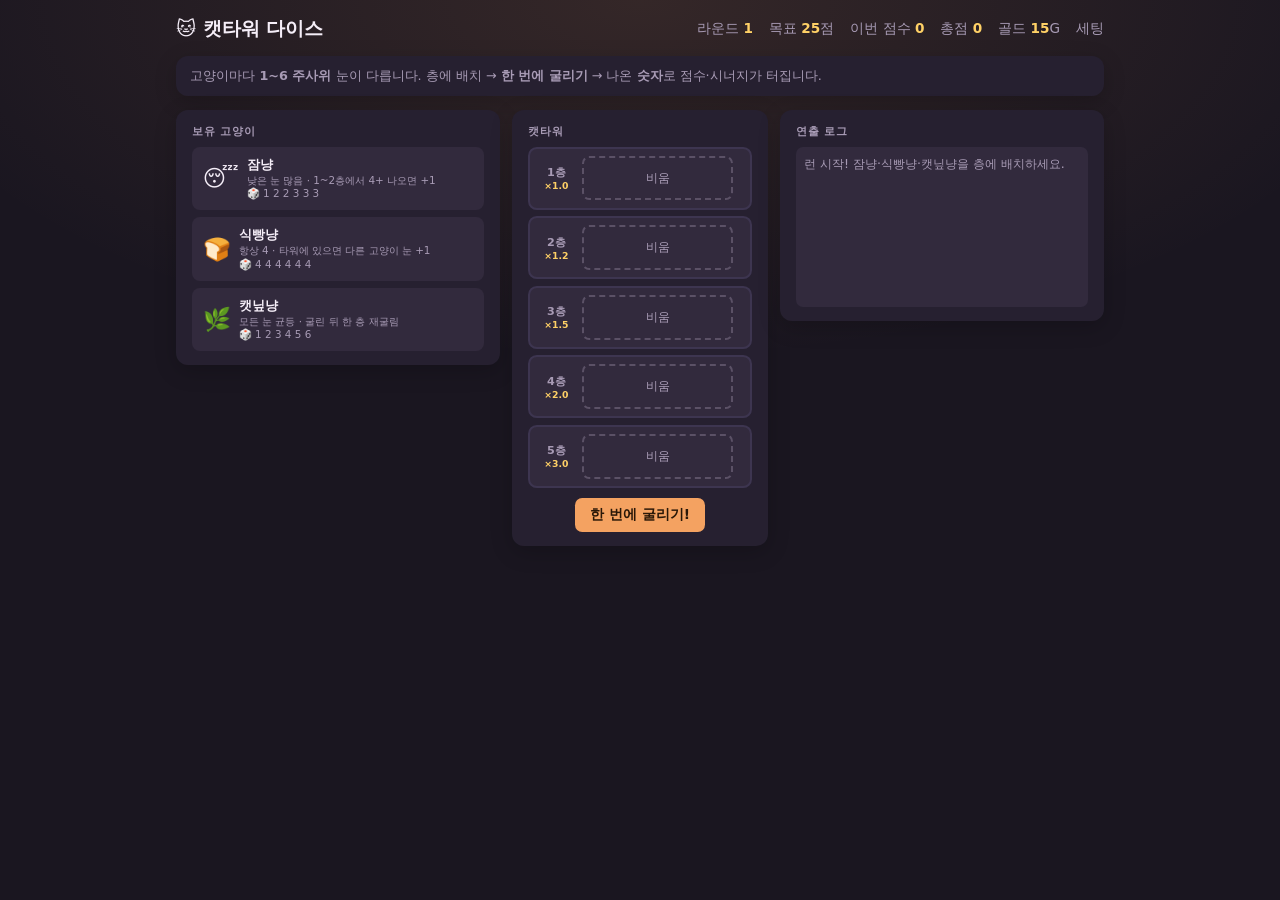
==== index.html @ 22feb6c3 "refactor: show dice rolls as 1-6 numbers instead of behavior labels - Remove preferred-floor bonus; " ====
<!DOCTYPE html>
<html lang="ko">
<head>
  <meta charset="UTF-8" />
  <meta name="viewport" content="width=device-width, initial-scale=1.0" />
  <title>캣타워 다이스</title>
  <style>
    :root {
      --bg: #1a1620; --surface: #262030; --surface2: #322a3d;
      --accent: #f4a261; --green: #6ecf8f; --pink: #ff8fab;
      --gold: #ffd166; --text: #f5eef8; --muted: #a89bb5;
      --die: #faf6ff; --tower: #3d3550;
    }
    * { box-sizing: border-box; margin: 0; padding: 0; }
    body {
      min-height: 100vh; padding: 1rem 1.2rem 2rem;
      font-family: "Segoe UI", system-ui, sans-serif;
      background: var(--bg);
      background-image: radial-gradient(ellipse 60% 40% at 50% 0%, rgba(244,162,97,0.12), transparent);
      color: var(--text);
    }
    .app { max-width: 58rem; margin: 0 auto; display: flex; flex-direction: column; gap: 0.9rem; }
    header { display: flex; flex-wrap: wrap; justify-content: space-between; gap: 0.5rem; align-items: center; }
    h1 { font-size: 1.2rem; }
    .status { display: flex; flex-wrap: wrap; gap: 0.4rem 1rem; font-size: 0.85rem; color: var(--muted); }
    .status strong { color: var(--gold); }
    .panel { background: var(--surface); border-radius: 0.75rem; padding: 0.9rem 1rem; box-shadow: 0 6px 22px rgba(0,0,0,0.2); }
    .panel h2 { font-size: 0.68rem; text-transform: uppercase; letter-spacing: 0.07em; color: var(--muted); margin-bottom: 0.5rem; }
    .hint { font-size: 0.8rem; color: var(--muted); line-height: 1.45; }

    .main-grid { display: grid; grid-template-columns: 1fr minmax(12rem, 16rem) 1fr; gap: 0.75rem; align-items: start; }
    @media (max-width: 720px) { .main-grid { grid-template-columns: 1fr; } }

    .roster { display: flex; flex-direction: column; gap: 0.45rem; min-height: 8rem; }
    .roster.empty-hint { justify-content: center; color: var(--muted); font-size: 0.78rem; text-align: center; }

    .cat-card {
      display: flex; align-items: center; gap: 0.5rem; padding: 0.45rem 0.55rem;
      background: var(--surface2); border-radius: 0.5rem; border: 2px solid transparent;
      cursor: pointer; transition: 0.12s;
    }
    .cat-card:hover { border-color: rgba(244,162,97,0.35); }
    .cat-card.picked { border-color: var(--accent); box-shadow: 0 0 10px rgba(244,162,97,0.25); }
    .cat-card .ico { font-size: 1.4rem; line-height: 1; }
    .cat-card .info { flex: 1; min-width: 0; }
    .cat-card .n { font-weight: 700; font-size: 0.82rem; }
    .cat-card .d { font-size: 0.65rem; color: var(--muted); line-height: 1.3; }

    .tower { display: flex; flex-direction: column-reverse; gap: 0.4rem; }
    .floor {
      display: grid; grid-template-columns: 2.2rem 1fr auto;
      align-items: center; gap: 0.5rem; padding: 0.45rem 0.55rem;
      background: var(--surface2); border-radius: 0.55rem;
      border: 2px solid var(--tower); min-height: 3.6rem;
      position: relative; transition: 0.12s;
    }
    .floor.drop-target { border-color: var(--accent); background: rgba(244,162,97,0.08); }
    .floor.active { border-color: var(--gold); box-shadow: 0 0 14px rgba(255,209,102,0.25); }
    .floor .flabel { font-size: 0.7rem; font-weight: 700; color: var(--muted); text-align: center; }
    .floor .flabel span { display: block; font-size: 0.58rem; color: var(--gold); }
    .floor .slot {
      display: flex; align-items: center; justify-content: center; min-height: 2.8rem;
      border: 2px dashed rgba(168,155,181,0.35); border-radius: 0.45rem;
      color: var(--muted); font-size: 0.72rem; cursor: pointer;
    }
    .floor .slot.has-cat { border-style: solid; border-color: transparent; }

    .die {
      --sz: 2.9rem; width: var(--sz); height: var(--sz);
      background: var(--die); border-radius: 0.5rem;
      box-shadow: 0 3px 0 #d8d0e8, 0 4px 10px rgba(0,0,0,0.18);
      display: grid; place-items: center; font-weight: 800;
      color: #3d3550; border: 2px solid transparent;
    }
    .die .pip { font-size: 1.55rem; line-height: 1; }
    .die .ico-sm { font-size: 1.1rem; line-height: 1; }
    .die.rolling { animation: shake 0.45s ease-in-out; transition: none; }
    @keyframes shake {
      0%, 100% { transform: rotate(0deg) translateY(0); }
      20% { transform: rotate(-12deg) translateY(-4px); }
      40% { transform: rotate(10deg) translateY(2px); }
      60% { transform: rotate(-8deg) translateY(-2px); }
      80% { transform: rotate(6deg) translateY(1px); }
    }
    .die.on { border-color: var(--gold); transform: scale(1.05); }
    .die.neg { color: #c44; }

    .mult-tag { font-size: 0.65rem; color: var(--gold); font-weight: 700; white-space: nowrap; }

    .log {
      min-height: 10rem; max-height: 14rem; overflow-y: auto;
      padding: 0.5rem; background: var(--surface2); border-radius: 0.45rem;
      font-size: 0.78rem; color: var(--muted); line-height: 1.5;
    }
    .log .g { color: var(--green); font-weight: 700; }
    .log .f { color: var(--gold); font-weight: 600; }
    .log .c { color: var(--pink); }
    .log .bad { color: #e76f51; }

    .pop-score {
      position: absolute; right: 0.4rem; top: 50%; transform: translateY(-50%);
      color: var(--green); font-weight: 800; font-size: 0.75rem;
      animation: pop 0.55s ease-out forwards; pointer-events: none;
    }
    @keyframes pop { to { opacity: 0; transform: translateY(-70%); } }

    .actions { display: flex; flex-wrap: wrap; gap: 0.4rem; justify-content: center; }
    button {
      font: inherit; font-weight: 600; font-size: 0.86rem;
      padding: 0.5rem 0.95rem; border: none; border-radius: 0.45rem; cursor: pointer;
    }
    button.go { background: var(--accent); color: #2a1808; }
    button.sub { background: var(--surface2); color: var(--text); }
    button:disabled { opacity: 0.4; cursor: not-allowed; }
    button.buy { background: var(--green); color: #0f1a12; font-size: 0.72rem; padding: 0.35rem 0.5rem; width: 100%; }

    .shop-grid { display: flex; flex-wrap: wrap; gap: 0.45rem; }
    .shop-box {
      background: var(--surface2); border-radius: 0.45rem; padding: 0.5rem 0.65rem;
      min-width: 6.5rem; max-width: 8.5rem; display: flex; flex-direction: column; gap: 0.2rem;
    }
    .shop-box .t { font-weight: 700; font-size: 0.8rem; }
    .shop-box .p { font-size: 0.68rem; color: var(--muted); line-height: 1.3; }
    .shop-box .pr { color: var(--gold); font-size: 0.75rem; font-weight: 600; }

    .hidden { display: none !important; }
    .banner { text-align: center; padding: 0.6rem; border-radius: 0.5rem; font-weight: 700; }
    .banner.win { background: rgba(110,207,143,0.15); color: var(--green); }
    .banner.lose { background: rgba(231,111,81,0.15); color: #e76f51; }
  </style>
</head>
<body>
  <div class="app">
    <header>
      <h1>🐱 캣타워 다이스</h1>
      <div class="status">
        <span>라운드 <strong id="round">1</strong></span>
        <span>목표 <strong id="target">25</strong>점</span>
        <span>이번 점수 <strong id="round-score">0</strong></span>
        <span>총점 <strong id="total-score">0</strong></span>
        <span>골드 <strong id="gold">15</strong>G</span>
        <span id="phase-label">세팅</span>
      </div>
    </header>

    <p class="hint panel" style="padding:0.65rem 0.9rem">
      고양이마다 <strong>1~6 주사위</strong> 눈이 다릅니다. 층에 배치 → <strong>한 번에 굴리기</strong> → 나온 <strong>숫자</strong>로 점수·시너지가 터집니다.
    </p>

    <div class="main-grid">
      <section class="panel">
        <h2>보유 고양이</h2>
        <div class="roster" id="roster"></div>
      </section>

      <section class="panel">
        <h2>캣타워</h2>
        <div class="tower" id="tower"></div>
        <div class="actions" style="margin-top:0.6rem">
          <button type="button" class="go" id="btn-roll">한 번에 굴리기!</button>
          <button type="button" class="sub hidden" id="btn-shop">상점</button>
          <button type="button" class="sub hidden" id="btn-next">다음 라운드</button>
        </div>
      </section>

      <section class="panel">
        <h2>연출 로그</h2>
        <div class="log" id="log">고양이를 층에 배치하세요.</div>
      </section>
    </div>

    <section class="panel hidden" id="shop-panel">
      <h2>상점</h2>
      <div class="shop-grid" id="shop"></div>
      <div class="actions" style="margin-top:0.5rem">
        <button type="button" class="sub" id="btn-reroll">진열 새로고침 (3G)</button>
      </div>
    </section>

    <div class="banner hidden" id="banner"></div>
  </div>

  <script>
    const FLOOR_MULT = [0, 1, 1.2, 1.5, 2, 3];
    const ROUND_TARGETS = [25, 45, 70, 100, 140, 200];
    const ROLL_MS = 450;
    const STEP_MS = 520;

  /** 고양이마다 나올 1~6 눈 가중치 (주사위 = 숫자) */
    const CATS = {
      sleep: {
        id: "sleep", name: "잠냥", ico: "😴",
        faces: [1, 2, 2, 3, 3, 3],
        desc: "낮은 눈 많음 · 1~2층에서 4+ 나오면 +1",
      },
      jump: {
        id: "jump", name: "점프냥", ico: "🐇",
        faces: [2, 2, 5, 5, 5, 5],
        desc: "5 많음 · 5 나오면 바로 윗층 점수 일부 복사",
      },
      nip: {
        id: "nip", name: "캣닢냥", ico: "🌿",
        faces: [1, 2, 3, 4, 5, 6],
        desc: "모든 눈 균등 · 굴린 뒤 한 층 재굴림",
      },
      loaf: {
        id: "loaf", name: "식빵냥", ico: "🍞",
        faces: [4, 4, 4, 4, 4, 4],
        desc: "항상 4 · 타워에 있으면 다른 고양이 눈 +1",
      },
      greedy: {
        id: "greedy", name: "욕심냥", ico: "💎",
        faces: [1, 1, 2, 2, 6, 6],
        desc: "1·2 꽝 / 6 대박 · 5층에서 극단값 2배",
      },
    };

    const SHOP_CATS = ["jump", "greedy"];
    const SHOP_REROLL = 3;

    let uid = 1;
    const S = {
      phase: "setup",
      round: 1,
      totalScore: 0,
      roundScore: 0,
      gold: 15,
      cats: [],
      tower: [null, null, null, null, null],
      floorBonus: [0, 0, 0, 0, 0],
      pickUid: null,
      busy: false,
      shopOffers: [],
      lastResults: [],
    };

    const $ = (id) => document.getElementById(id);
    const sleep = (ms) => new Promise((r) => setTimeout(r, ms));
    const catType = (id) => CATS[id];
    const getCat = (u) => S.cats.find((c) => c.uid === u);
    const targetForRound = () => ROUND_TARGETS[Math.min(S.round - 1, ROUND_TARGETS.length - 1)];

    function addCat(typeId) {
      S.cats.push({ uid: uid++, typeId });
    }

    function rollN(typeId) {
      const f = catType(typeId).faces;
      return f[Math.floor(Math.random() * f.length)];
    }

    function paintDieNum(el, n, extraCls = "") {
      el.className = "die" + (extraCls ? " " + extraCls : "");
      el.innerHTML = `<span class="pip">${n}</span>`;
    }

    function floorMult(floor) {
      return FLOOR_MULT[floor] + (S.floorBonus[floor - 1] || 0);
    }

    function initGame() {
      S.cats = [];
      S.tower = [null, null, null, null, null];
      S.floorBonus = [0, 0, 0, 0, 0];
      S.round = 1;
      S.totalScore = 0;
      S.roundScore = 0;
      S.gold = 15;
      S.phase = "setup";
      addCat("sleep");
      addCat("loaf");
      addCat("nip");
      renderAll();
      logMsg("런 시작! 잠냥·식빵냥·캣닢냥을 층에 배치하세요.");
    }

    function logMsg(html) {
      $("log").innerHTML = html;
    }

    function appendLog(html) {
      $("log").innerHTML += `<br>${html}`;
      $("log").scrollTop = $("log").scrollHeight;
    }

    function renderStatus() {
      $("round").textContent = S.round;
      $("target").textContent = targetForRound();
      $("round-score").textContent = S.roundScore;
      $("total-score").textContent = S.totalScore;
      $("gold").textContent = S.gold;
      const labels = { setup: "세팅", rolling: "굴림", shop: "상점", over: "종료" };
      $("phase-label").textContent = labels[S.phase] || S.phase;
    }

    function renderRoster() {
      const el = $("roster");
      const bench = S.cats.filter((c) => !S.tower.includes(c.uid));
      if (!bench.length) {
        el.className = "roster empty-hint";
        el.textContent = "모두 타워에 배치됨";
        return;
      }
      el.className = "roster";
      el.innerHTML = "";
      for (const c of bench) {
        const t = catType(c.typeId);
        const card = document.createElement("div");
        card.className = "cat-card" + (S.pickUid === c.uid ? " picked" : "");
        const faces = t.faces.join(" ");
        card.innerHTML = `<span class="ico">${t.ico}</span><div class="info"><div class="n">${t.name}</div><div class="d">${t.desc}</div><div class="d">🎲 ${faces}</div></div>`;
        card.onclick = () => {
          if (S.phase !== "setup" || S.busy) return;
          S.pickUid = S.pickUid === c.uid ? null : c.uid;
          renderRoster();
          renderTower();
        };
        el.appendChild(card);
      }
    }

    function renderTower(highlightFloor = -1) {
      $("tower").innerHTML = "";
      for (let f = 5; f >= 1; f--) {
        const row = document.createElement("div");
        row.className = "floor";
        row.dataset.floor = f;
        if (highlightFloor === f) row.classList.add("active");
        if (S.pickUid && S.phase === "setup") row.classList.add("drop-target");

        const uidOn = S.tower[f - 1];
        const mult = floorMult(f).toFixed(1);

        const label = document.createElement("div");
        label.className = "flabel";
        label.innerHTML = `${f}층<span>×${mult}</span>`;

        const slot = document.createElement("div");
        slot.className = "slot" + (uidOn ? " has-cat" : "");

        if (uidOn) {
          const c = getCat(uidOn);
          const t = catType(c.typeId);
          const die = document.createElement("div");
          die.className = "die";
          die.dataset.uid = uidOn;
          const res = S.lastResults.find((r) => r.floor === f);
          if (res) {
            paintDieNum(die, res.n, "on" + (res.total < 0 ? " neg" : ""));
          } else {
            die.className = "die";
            die.innerHTML = `<span class="ico-sm">${t.ico}</span>`;
          }
          slot.appendChild(die);
        } else {
          slot.textContent = S.pickUid ? "배치" : "비움";
        }

        slot.onclick = () => onFloorClick(f);

        const tag = document.createElement("div");
        tag.className = "mult-tag";
        tag.id = `mult-${f}`;
        const res = S.lastResults.find((r) => r.floor === f);
        if (res) tag.textContent = (res.total >= 0 ? "+" : "") + res.total;

        row.append(label, slot, tag);
        $("tower").appendChild(row);
      }
    }

    function onFloorClick(floor) {
      if (S.busy) return;
      const idx = floor - 1;
      if (S.phase === "setup") {
        if (S.pickUid) {
          if (S.tower[idx]) {
            const old = S.tower[idx];
            S.tower[idx] = S.pickUid;
            S.pickUid = old;
          } else {
            S.tower[idx] = S.pickUid;
            S.pickUid = null;
          }
        } else if (S.tower[idx]) {
          S.pickUid = S.tower[idx];
          S.tower[idx] = null;
        }
        renderRoster();
        renderTower();
        return;
      }
    }

    function placedCount() {
      return S.tower.filter(Boolean).length;
    }

    function scoreRoll(n, floor, typeId, ctx) {
      let base = n;
      const notes = [];
      const mult = floorMult(floor);

      if (ctx.loafOnTower && typeId !== "loaf") {
        base += 1;
        notes.push("식빵냥 +1");
      }

      if (typeId === "sleep" && floor <= 2 && n >= 4) {
        base += 1;
        notes.push("아래층 고눈 +1");
      }

      if (typeId === "greedy") {
        if (n === 6) {
          base = 10;
          notes.push("대박");
        } else if (n <= 2) {
          base = -3;
          notes.push("꽝");
        }
        if (floor === 5 && (n === 6 || n <= 2)) {
          base *= 2;
          notes.push("5층 ×2");
        }
      }

      const total = Math.round(base * mult);
      return { base, mult, total, notes, n };
    }

    function buildResults(rolls) {
      const ctx = { loafOnTower: S.tower.some((u) => u && getCat(u).typeId === "loaf") };
      const results = [];

      for (const { floor, uid, n } of rolls) {
        const c = getCat(uid);
        let r = scoreRoll(n, floor, c.typeId, ctx);

        if (c.typeId === "jump" && n >= 5 && floor < 5) {
          const above = results.find((x) => x.floor === floor + 1);
          if (above) {
            const bonus = Math.round(above.total * 0.5);
            r.total += bonus;
            r.notes.push(`점프(5+) +${bonus}`);
          }
        }

        results.push({ floor, uid, typeId: c.typeId, name: catType(c.typeId).name, n, ...r });
      }

      for (let f = 1; f < 5; f++) {
        const low = results.find((r) => r.floor === f);
        const high = results.find((r) => r.floor === f + 1);
        if (!low || !high) continue;

        if (low.n === high.n) {
          const bonus = Math.round((low.total + high.total) * 0.2);
          low.total += bonus;
          high.total += bonus;
          low.notes.push(`더블 ${low.n} +${bonus}`);
          high.notes.push(`더블 ${high.n} +${bonus}`);
        }

        const sum = low.n + high.n;
        if (sum >= 10) {
          const bonus = 8;
          low.total += bonus;
          high.total += bonus;
          low.notes.push(`합${sum} +${bonus}`);
          high.notes.push(`합${sum} +${bonus}`);
        }

        if (Math.abs(low.n - high.n) === 1) {
          const bonus = 5;
          low.total += bonus;
          high.total += bonus;
          low.notes.push(`연번 +${bonus}`);
          high.notes.push(`연번 +${bonus}`);
        }
      }

      return results;
    }

    async function doRoll() {
      if (S.busy || S.phase !== "setup") return;
      if (!placedCount()) {
        logMsg("최소 1마리는 층에 배치하세요.");
        return;
      }

      S.busy = true;
      S.lastResults = [];
      S.roundScore = 0;
      $("btn-roll").disabled = true;
      S.phase = "rolling";
      renderStatus();
      logMsg("굴리는 중…");

      const floors = [];
      for (let f = 1; f <= 5; f++) {
        const u = S.tower[f - 1];
        if (u) floors.push({ floor: f, uid: u });
      }

      const diceEls = $("tower").querySelectorAll(".die");
      diceEls.forEach((d) => {
        d.classList.remove("rolling");
        void d.offsetWidth;
        d.classList.add("rolling");
        d.className = "die rolling";
        d.innerHTML = `<span class="pip">?</span>`;
      });
      await sleep(ROLL_MS);
      diceEls.forEach((d) => d.classList.remove("rolling"));

      const rolls = floors.map(({ floor, uid }) => ({
        floor,
        uid,
        n: rollN(getCat(uid).typeId),
      }));

      let results = buildResults(rolls);

      if (S.tower.some((u) => u && getCat(u).typeId === "nip")) {
        if (rolls.length > 1) {
          const pick = rolls[Math.floor(Math.random() * rolls.length)];
          pick.n = rollN(getCat(pick.uid).typeId);
          appendLog(`<span class="c">캣닢냥</span> · ${pick.floor}층 재굴림 → <span class="f">🎲 ${pick.n}</span>`);
          results = buildResults(rolls);
        }
      }

      S.lastResults = results;
      renderTower();

      let sum = 0;
      for (let i = 0; i < results.length; i++) {
        const r = results[i];
        renderTower(r.floor);

        const noteStr = r.notes.length ? ` <span style="color:var(--muted)">(${r.notes.join(", ")})</span>` : "";
        appendLog(
          `<span class="f">${r.floor}층 ${r.name}</span> 🎲 <strong>${r.n}</strong> → <span class="g">${r.total >= 0 ? "+" : ""}${r.total}점</span>${noteStr}`
        );
        sum += r.total;
        await sleep(STEP_MS);
      }

      S.roundScore = sum;
      S.totalScore += sum;
      S.gold += Math.max(0, Math.floor(sum / 4));

      const tgt = targetForRound();
      appendLog(`<br>이번 라운드 <span class="g">${sum}</span>점 (목표 ${tgt}) · 골드 +${Math.max(0, Math.floor(sum / 4))}`);

      renderStatus();
      renderTower();

      if (sum < tgt) {
        S.phase = "over";
        $("banner").className = "banner lose";
        $("banner").textContent = `런 종료 — 목표 ${tgt}점 미달 (${sum}점)`;
        $("banner").classList.remove("hidden");
        $("btn-roll").disabled = true;
        S.busy = false;
        return;
      }

      S.phase = "shop";
      $("btn-shop").classList.remove("hidden");
      $("btn-next").classList.remove("hidden");
      pickShop();
      logMsg(`목표 달성! 상점으로 이동하세요. (${sum}/${tgt})`);
      S.busy = false;
    }

    function pickShop() {
      S.shopOffers = [];
      const avail = SHOP_CATS.filter((id) => !S.cats.some((c) => c.typeId === id));
      if (avail.length) {
        const id = avail[Math.floor(Math.random() * avail.length)];
        S.shopOffers.push({ kind: "cat", id, cost: id === "greedy" ? 15 : 12 });
      }
      const f = 1 + Math.floor(Math.random() * 5);
      S.shopOffers.push({ kind: "floor", floor: f, cost: 8 });
      renderShop();
    }

    function renderShop() {
      $("shop-panel").classList.remove("hidden");
      $("shop").innerHTML = "";
      for (const o of S.shopOffers) {
        const box = document.createElement("div");
        box.className = "shop-box";
        if (o.kind === "cat") {
          const t = catType(o.id);
          box.innerHTML = `<div class="t">${t.ico} ${t.name}</div><div class="p">${t.desc}</div><div class="pr">${o.cost}G</div>`;
          const btn = document.createElement("button");
          btn.type = "button";
          btn.className = "buy";
          btn.textContent = "구매";
          btn.disabled = S.gold < o.cost;
          btn.onclick = () => buyOffer(o);
          box.appendChild(btn);
        } else {
          box.innerHTML = `<div class="t">${o.floor}층 강화</div><div class="p">배수 +0.2</div><div class="pr">${o.cost}G</div>`;
          const btn = document.createElement("button");
          btn.type = "button";
          btn.className = "buy";
          btn.textContent = "구매";
          btn.disabled = S.gold < o.cost;
          btn.onclick = () => buyOffer(o);
          box.appendChild(btn);
        }
        $("shop").appendChild(box);
      }
    }

    function buyOffer(o) {
      if (S.gold < o.cost) return;
      S.gold -= o.cost;
      if (o.kind === "cat") addCat(o.id);
      else S.floorBonus[o.floor - 1] += 0.2;
      S.shopOffers = S.shopOffers.filter((x) => x !== o);
      renderShop();
      renderRoster();
      renderStatus();
    }

    function nextRound() {
      S.round++;
      S.roundScore = 0;
      S.lastResults = [];
      S.phase = "setup";
      S.pickUid = null;
      $("shop-panel").classList.add("hidden");
      $("btn-shop").classList.add("hidden");
      $("btn-next").classList.add("hidden");
      $("btn-roll").disabled = false;
      if (S.round > ROUND_TARGETS.length) {
        S.phase = "over";
        $("banner").className = "banner win";
        $("banner").textContent = `런 클리어! 총점 ${S.totalScore}`;
        $("banner").classList.remove("hidden");
        return;
      }
      renderAll();
      logMsg(`라운드 ${S.round} — 목표 ${targetForRound()}점. 다시 세팅하세요.`);
    }

    function renderAll() {
      renderStatus();
      renderRoster();
      renderTower();
    }

    $("btn-roll").onclick = doRoll;
    $("btn-shop").onclick = () => {
      $("shop-panel").classList.remove("hidden");
      if (!S.shopOffers.length) pickShop();
    };
    $("btn-next").onclick = nextRound;
    $("btn-reroll").onclick = () => {
      if (S.gold < SHOP_REROLL) return;
      S.gold -= SHOP_REROLL;
      pickShop();
      renderStatus();
    };

    initGame();
  </script>
</body>
</html>
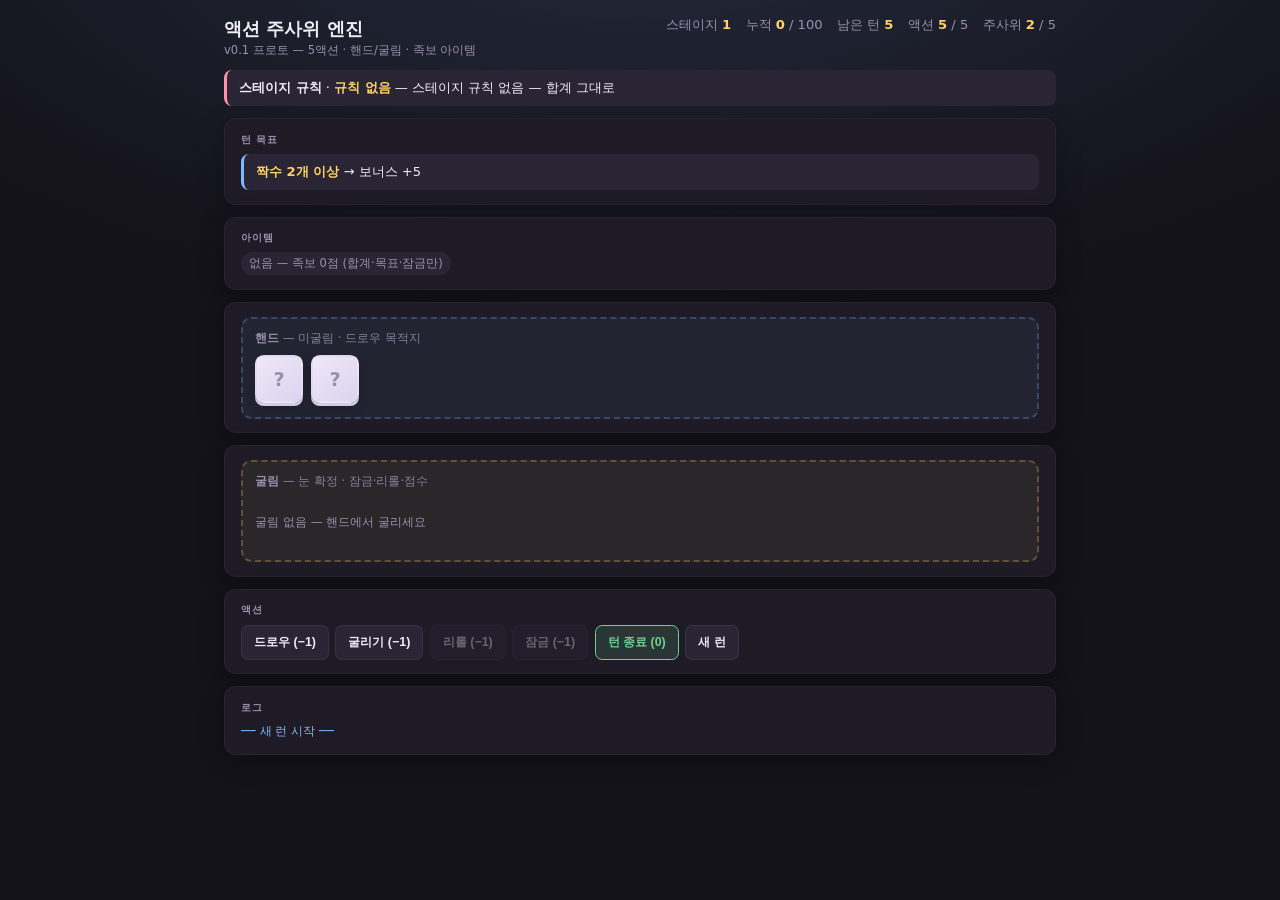
==== commit 404fa611: "feat: add action dice engine v0.1 web prototype and spec - Replace cat tower demo with hand/rolled z" ====
--- a/index.html
+++ b/index.html
@@ -3,673 +3,603 @@
 <head>
   <meta charset="UTF-8" />
   <meta name="viewport" content="width=device-width, initial-scale=1.0" />
-  <title>캣타워 다이스</title>
+  <title>액션 주사위 엔진 — 프로토 v0.1</title>
   <style>
     :root {
-      --bg: #1a1620; --surface: #262030; --surface2: #322a3d;
-      --accent: #f4a261; --green: #6ecf8f; --pink: #ff8fab;
-      --gold: #ffd166; --text: #f5eef8; --muted: #a89bb5;
-      --die: #faf6ff; --tower: #3d3550;
+      --bg: #14121a; --surface: #1e1b26; --surface2: #2a2535;
+      --accent: #7eb8ff; --green: #6ecf8f; --gold: #ffd166;
+      --pink: #ff8fab; --text: #f0ecf5; --muted: #9a8fad;
+      --die: #faf6ff; --hand-bg: rgba(126,184,255,0.06);
+      --rolled-bg: rgba(255,209,102,0.06);
+      --lock: #ffd166;
     }
     * { box-sizing: border-box; margin: 0; padding: 0; }
     body {
       min-height: 100vh; padding: 1rem 1.2rem 2rem;
       font-family: "Segoe UI", system-ui, sans-serif;
       background: var(--bg);
-      background-image: radial-gradient(ellipse 60% 40% at 50% 0%, rgba(244,162,97,0.12), transparent);
+      background-image: radial-gradient(ellipse 70% 45% at 50% -10%, rgba(126,184,255,0.14), transparent);
       color: var(--text);
     }
-    .app { max-width: 58rem; margin: 0 auto; display: flex; flex-direction: column; gap: 0.9rem; }
-    header { display: flex; flex-wrap: wrap; justify-content: space-between; gap: 0.5rem; align-items: center; }
-    h1 { font-size: 1.2rem; }
-    .status { display: flex; flex-wrap: wrap; gap: 0.4rem 1rem; font-size: 0.85rem; color: var(--muted); }
-    .status strong { color: var(--gold); }
-    .panel { background: var(--surface); border-radius: 0.75rem; padding: 0.9rem 1rem; box-shadow: 0 6px 22px rgba(0,0,0,0.2); }
-    .panel h2 { font-size: 0.68rem; text-transform: uppercase; letter-spacing: 0.07em; color: var(--muted); margin-bottom: 0.5rem; }
-    .hint { font-size: 0.8rem; color: var(--muted); line-height: 1.45; }
-
-    .main-grid { display: grid; grid-template-columns: 1fr minmax(12rem, 16rem) 1fr; gap: 0.75rem; align-items: start; }
-    @media (max-width: 720px) { .main-grid { grid-template-columns: 1fr; } }
-
-    .roster { display: flex; flex-direction: column; gap: 0.45rem; min-height: 8rem; }
-    .roster.empty-hint { justify-content: center; color: var(--muted); font-size: 0.78rem; text-align: center; }
-
-    .cat-card {
-      display: flex; align-items: center; gap: 0.5rem; padding: 0.45rem 0.55rem;
-      background: var(--surface2); border-radius: 0.5rem; border: 2px solid transparent;
-      cursor: pointer; transition: 0.12s;
-    }
-    .cat-card:hover { border-color: rgba(244,162,97,0.35); }
-    .cat-card.picked { border-color: var(--accent); box-shadow: 0 0 10px rgba(244,162,97,0.25); }
-    .cat-card .ico { font-size: 1.4rem; line-height: 1; }
-    .cat-card .info { flex: 1; min-width: 0; }
-    .cat-card .n { font-weight: 700; font-size: 0.82rem; }
-    .cat-card .d { font-size: 0.65rem; color: var(--muted); line-height: 1.3; }
-
-    .tower { display: flex; flex-direction: column-reverse; gap: 0.4rem; }
-    .floor {
-      display: grid; grid-template-columns: 2.2rem 1fr auto;
-      align-items: center; gap: 0.5rem; padding: 0.45rem 0.55rem;
-      background: var(--surface2); border-radius: 0.55rem;
-      border: 2px solid var(--tower); min-height: 3.6rem;
-      position: relative; transition: 0.12s;
-    }
-    .floor.drop-target { border-color: var(--accent); background: rgba(244,162,97,0.08); }
-    .floor.active { border-color: var(--gold); box-shadow: 0 0 14px rgba(255,209,102,0.25); }
-    .floor .flabel { font-size: 0.7rem; font-weight: 700; color: var(--muted); text-align: center; }
-    .floor .flabel span { display: block; font-size: 0.58rem; color: var(--gold); }
-    .floor .slot {
-      display: flex; align-items: center; justify-content: center; min-height: 2.8rem;
-      border: 2px dashed rgba(168,155,181,0.35); border-radius: 0.45rem;
-      color: var(--muted); font-size: 0.72rem; cursor: pointer;
-    }
-    .floor .slot.has-cat { border-style: solid; border-color: transparent; }
+    .app { max-width: 52rem; margin: 0 auto; display: flex; flex-direction: column; gap: 0.75rem; }
+    header { display: flex; flex-wrap: wrap; justify-content: space-between; gap: 0.5rem; align-items: flex-start; }
+    h1 { font-size: 1.15rem; font-weight: 700; }
+    .sub { font-size: 0.72rem; color: var(--muted); margin-top: 0.15rem; }
+    .stats { display: flex; flex-wrap: wrap; gap: 0.35rem 0.9rem; font-size: 0.82rem; color: var(--muted); }
+    .stats strong { color: var(--gold); }
+    .stats .danger strong { color: var(--pink); }
+
+    .panel {
+      background: var(--surface); border-radius: 0.75rem;
+      padding: 0.85rem 1rem; box-shadow: 0 6px 24px rgba(0,0,0,0.25);
+      border: 1px solid rgba(255,255,255,0.04);
+    }
+    .panel h2 {
+      font-size: 0.65rem; text-transform: uppercase; letter-spacing: 0.08em;
+      color: var(--muted); margin-bottom: 0.45rem;
+    }
+    .row { display: flex; flex-wrap: wrap; gap: 0.5rem; align-items: center; }
+
+    .banner {
+      padding: 0.55rem 0.75rem; border-radius: 0.5rem;
+      background: var(--surface2); font-size: 0.82rem; line-height: 1.4;
+    }
+    .banner.stage { border-left: 3px solid var(--pink); }
+    .banner.goal { border-left: 3px solid var(--accent); }
+    .banner span { color: var(--gold); font-weight: 600; }
+
+    .zone {
+      border-radius: 0.65rem; padding: 0.75rem; min-height: 5.5rem;
+      border: 2px dashed rgba(154,143,173,0.25);
+    }
+    .zone.hand { background: var(--hand-bg); border-color: rgba(126,184,255,0.25); }
+    .zone.rolled { background: var(--rolled-bg); border-color: rgba(255,209,102,0.25); }
+    .zone-label { font-size: 0.72rem; font-weight: 700; color: var(--muted); margin-bottom: 0.5rem; }
+    .zone-label em { font-style: normal; font-weight: 400; opacity: 0.85; }
+    .dice-row { display: flex; flex-wrap: wrap; gap: 0.5rem; align-items: center; min-height: 3.2rem; }
+    .empty-slot { font-size: 0.75rem; color: var(--muted); }
 
     .die {
-      --sz: 2.9rem; width: var(--sz); height: var(--sz);
-      background: var(--die); border-radius: 0.5rem;
-      box-shadow: 0 3px 0 #d8d0e8, 0 4px 10px rgba(0,0,0,0.18);
-      display: grid; place-items: center; font-weight: 800;
-      color: #3d3550; border: 2px solid transparent;
-    }
-    .die .pip { font-size: 1.55rem; line-height: 1; }
-    .die .ico-sm { font-size: 1.1rem; line-height: 1; }
-    .die.rolling { animation: shake 0.45s ease-in-out; transition: none; }
+      --sz: 3rem; width: var(--sz); height: var(--sz);
+      background: var(--die); border-radius: 0.55rem;
+      box-shadow: 0 3px 0 #d4cce4, 0 4px 12px rgba(0,0,0,0.2);
+      display: grid; place-items: center; font-weight: 800; font-size: 1.45rem;
+      color: #2d2640; border: 2px solid transparent; cursor: pointer;
+      transition: 0.12s; user-select: none; position: relative;
+    }
+    .die:hover { transform: translateY(-2px); }
+    .die.selected { border-color: var(--accent); box-shadow: 0 0 0 2px rgba(126,184,255,0.35); }
+    .die.locked::after {
+      content: "🔒"; position: absolute; top: -0.35rem; right: -0.35rem;
+      font-size: 0.65rem; line-height: 1;
+    }
+    .die.unrolled {
+      background: linear-gradient(145deg, #eee8f8, #ddd4ef);
+      color: var(--muted); font-size: 1rem;
+    }
+    .die.unrolled::before { content: "?"; font-size: 1.2rem; }
+    .die.rolling { animation: shake 0.4s ease-in-out; }
     @keyframes shake {
-      0%, 100% { transform: rotate(0deg) translateY(0); }
-      20% { transform: rotate(-12deg) translateY(-4px); }
-      40% { transform: rotate(10deg) translateY(2px); }
-      60% { transform: rotate(-8deg) translateY(-2px); }
-      80% { transform: rotate(6deg) translateY(1px); }
-    }
-    .die.on { border-color: var(--gold); transform: scale(1.05); }
-    .die.neg { color: #c44; }
-
-    .mult-tag { font-size: 0.65rem; color: var(--gold); font-weight: 700; white-space: nowrap; }
+      0%, 100% { transform: rotate(0deg); }
+      25% { transform: rotate(-10deg) translateY(-3px); }
+      75% { transform: rotate(10deg) translateY(-3px); }
+    }
+
+    .actions { display: flex; flex-wrap: wrap; gap: 0.4rem; }
+    .btn {
+      padding: 0.5rem 0.75rem; border: none; border-radius: 0.45rem;
+      font-size: 0.78rem; font-weight: 600; cursor: pointer;
+      background: var(--surface2); color: var(--text);
+      border: 1px solid rgba(255,255,255,0.06); transition: 0.12s;
+    }
+    .btn:hover:not(:disabled) { background: #353040; }
+    .btn:disabled { opacity: 0.35; cursor: not-allowed; }
+    .btn.active { background: rgba(126,184,255,0.2); border-color: var(--accent); color: var(--accent); }
+    .btn.primary { background: var(--accent); color: #0f1520; border-color: transparent; }
+    .btn.primary:hover:not(:disabled) { filter: brightness(1.08); }
+    .btn.end { background: rgba(110,207,143,0.15); border-color: var(--green); color: var(--green); }
+
+    .items { display: flex; flex-wrap: wrap; gap: 0.35rem; }
+    .chip {
+      font-size: 0.72rem; padding: 0.25rem 0.5rem; border-radius: 999px;
+      background: var(--surface2); color: var(--muted);
+    }
+    .chip.owned { background: rgba(255,209,102,0.12); color: var(--gold); border: 1px solid rgba(255,209,102,0.25); }
 
     .log {
-      min-height: 10rem; max-height: 14rem; overflow-y: auto;
-      padding: 0.5rem; background: var(--surface2); border-radius: 0.45rem;
-      font-size: 0.78rem; color: var(--muted); line-height: 1.5;
-    }
-    .log .g { color: var(--green); font-weight: 700; }
-    .log .f { color: var(--gold); font-weight: 600; }
-    .log .c { color: var(--pink); }
-    .log .bad { color: #e76f51; }
-
-    .pop-score {
-      position: absolute; right: 0.4rem; top: 50%; transform: translateY(-50%);
-      color: var(--green); font-weight: 800; font-size: 0.75rem;
-      animation: pop 0.55s ease-out forwards; pointer-events: none;
-    }
-    @keyframes pop { to { opacity: 0; transform: translateY(-70%); } }
-
-    .actions { display: flex; flex-wrap: wrap; gap: 0.4rem; justify-content: center; }
-    button {
-      font: inherit; font-weight: 600; font-size: 0.86rem;
-      padding: 0.5rem 0.95rem; border: none; border-radius: 0.45rem; cursor: pointer;
-    }
-    button.go { background: var(--accent); color: #2a1808; }
-    button.sub { background: var(--surface2); color: var(--text); }
-    button:disabled { opacity: 0.4; cursor: not-allowed; }
-    button.buy { background: var(--green); color: #0f1a12; font-size: 0.72rem; padding: 0.35rem 0.5rem; width: 100%; }
-
-    .shop-grid { display: flex; flex-wrap: wrap; gap: 0.45rem; }
-    .shop-box {
-      background: var(--surface2); border-radius: 0.45rem; padding: 0.5rem 0.65rem;
-      min-width: 6.5rem; max-width: 8.5rem; display: flex; flex-direction: column; gap: 0.2rem;
-    }
-    .shop-box .t { font-weight: 700; font-size: 0.8rem; }
-    .shop-box .p { font-size: 0.68rem; color: var(--muted); line-height: 1.3; }
-    .shop-box .pr { color: var(--gold); font-size: 0.75rem; font-weight: 600; }
-
-    .hidden { display: none !important; }
-    .banner { text-align: center; padding: 0.6rem; border-radius: 0.5rem; font-weight: 700; }
-    .banner.win { background: rgba(110,207,143,0.15); color: var(--green); }
-    .banner.lose { background: rgba(231,111,81,0.15); color: #e76f51; }
+      max-height: 9rem; overflow-y: auto; font-size: 0.76rem;
+      line-height: 1.5; color: var(--muted);
+    }
+    .log .line-score { color: var(--green); font-weight: 600; }
+    .log .line-turn { color: var(--accent); margin-top: 0.35rem; }
+
+    .overlay {
+      position: fixed; inset: 0; background: rgba(0,0,0,0.72);
+      display: grid; place-items: center; z-index: 100; padding: 1rem;
+    }
+    .overlay.hidden { display: none; }
+    .modal {
+      background: var(--surface); border-radius: 0.85rem; padding: 1.25rem;
+      max-width: 24rem; width: 100%; box-shadow: 0 20px 60px rgba(0,0,0,0.5);
+    }
+    .modal h3 { font-size: 1rem; margin-bottom: 0.5rem; }
+    .modal p { font-size: 0.82rem; color: var(--muted); line-height: 1.45; margin-bottom: 0.75rem; }
+    .pick-list { display: flex; flex-direction: column; gap: 0.4rem; }
+    .pick-btn {
+      text-align: left; padding: 0.65rem 0.75rem; border-radius: 0.5rem;
+      background: var(--surface2); border: 2px solid transparent;
+      color: var(--text); cursor: pointer; font-size: 0.82rem;
+    }
+    .pick-btn:hover { border-color: var(--accent); }
+    .pick-btn strong { display: block; color: var(--gold); margin-bottom: 0.15rem; }
+
+    .toast {
+      position: fixed; bottom: 1rem; left: 50%; transform: translateX(-50%);
+      background: var(--surface2); padding: 0.5rem 1rem; border-radius: 999px;
+      font-size: 0.78rem; color: var(--text); box-shadow: 0 8px 24px rgba(0,0,0,0.4);
+      z-index: 50; opacity: 0; pointer-events: none; transition: 0.25s;
+    }
+    .toast.show { opacity: 1; }
   </style>
 </head>
 <body>
   <div class="app">
     <header>
-      <h1>🐱 캣타워 다이스</h1>
-      <div class="status">
-        <span>라운드 <strong id="round">1</strong></span>
-        <span>목표 <strong id="target">25</strong>점</span>
-        <span>이번 점수 <strong id="round-score">0</strong></span>
-        <span>총점 <strong id="total-score">0</strong></span>
-        <span>골드 <strong id="gold">15</strong>G</span>
-        <span id="phase-label">세팅</span>
+      <div>
+        <h1>액션 주사위 엔진</h1>
+        <p class="sub">v0.1 프로토 — 5액션 · 핸드/굴림 · 족보 아이템</p>
       </div>
+      <div class="stats" id="stats"></div>
     </header>
 
-    <p class="hint panel" style="padding:0.65rem 0.9rem">
-      고양이마다 <strong>1~6 주사위</strong> 눈이 다릅니다. 층에 배치 → <strong>한 번에 굴리기</strong> → 나온 <strong>숫자</strong>로 점수·시너지가 터집니다.
-    </p>
-
-    <div class="main-grid">
-      <section class="panel">
-        <h2>보유 고양이</h2>
-        <div class="roster" id="roster"></div>
-      </section>
-
-      <section class="panel">
-        <h2>캣타워</h2>
-        <div class="tower" id="tower"></div>
-        <div class="actions" style="margin-top:0.6rem">
-          <button type="button" class="go" id="btn-roll">한 번에 굴리기!</button>
-          <button type="button" class="sub hidden" id="btn-shop">상점</button>
-          <button type="button" class="sub hidden" id="btn-next">다음 라운드</button>
-        </div>
-      </section>
-
-      <section class="panel">
-        <h2>연출 로그</h2>
-        <div class="log" id="log">고양이를 층에 배치하세요.</div>
-      </section>
+    <div class="banner stage" id="stageRule"></div>
+    <div class="panel">
+      <h2>턴 목표</h2>
+      <div class="banner goal" id="turnGoal"></div>
     </div>
 
-    <section class="panel hidden" id="shop-panel">
-      <h2>상점</h2>
-      <div class="shop-grid" id="shop"></div>
-      <div class="actions" style="margin-top:0.5rem">
-        <button type="button" class="sub" id="btn-reroll">진열 새로고침 (3G)</button>
+    <div class="panel">
+      <h2>아이템</h2>
+      <div class="items" id="items"></div>
+    </div>
+
+    <div class="panel">
+      <div class="zone hand">
+        <div class="zone-label">핸드 <em>— 미굴림 · 드로우 목적지</em></div>
+        <div class="dice-row" id="handZone"></div>
       </div>
-    </section>
-
-    <div class="banner hidden" id="banner"></div>
+    </div>
+
+    <div class="panel">
+      <div class="zone rolled">
+        <div class="zone-label">굴림 <em>— 눈 확정 · 잠금·리롤·점수</em></div>
+        <div class="dice-row" id="rolledZone"></div>
+      </div>
+    </div>
+
+    <div class="panel">
+      <h2>액션 <span id="actionHint" style="font-weight:400;text-transform:none;letter-spacing:0"></span></h2>
+      <div class="actions" id="actions"></div>
+    </div>
+
+    <div class="panel">
+      <h2>로그</h2>
+      <div class="log" id="log"></div>
+    </div>
   </div>
 
+  <div class="toast" id="toast"></div>
+
+  <div class="overlay hidden" id="overlay">
+    <div class="modal" id="modal"></div>
+  </div>
+
   <script>
-    const FLOOR_MULT = [0, 1, 1.2, 1.5, 2, 3];
-    const ROUND_TARGETS = [25, 45, 70, 100, 140, 200];
-    const ROLL_MS = 450;
-    const STEP_MS = 520;
-
-  /** 고양이마다 나올 1~6 눈 가중치 (주사위 = 숫자) */
-    const CATS = {
-      sleep: {
-        id: "sleep", name: "잠냥", ico: "😴",
-        faces: [1, 2, 2, 3, 3, 3],
-        desc: "낮은 눈 많음 · 1~2층에서 4+ 나오면 +1",
-      },
-      jump: {
-        id: "jump", name: "점프냥", ico: "🐇",
-        faces: [2, 2, 5, 5, 5, 5],
-        desc: "5 많음 · 5 나오면 바로 윗층 점수 일부 복사",
-      },
-      nip: {
-        id: "nip", name: "캣닢냥", ico: "🌿",
-        faces: [1, 2, 3, 4, 5, 6],
-        desc: "모든 눈 균등 · 굴린 뒤 한 층 재굴림",
-      },
-      loaf: {
-        id: "loaf", name: "식빵냥", ico: "🍞",
-        faces: [4, 4, 4, 4, 4, 4],
-        desc: "항상 4 · 타워에 있으면 다른 고양이 눈 +1",
-      },
-      greedy: {
-        id: "greedy", name: "욕심냥", ico: "💎",
-        faces: [1, 1, 2, 2, 6, 6],
-        desc: "1·2 꽝 / 6 대박 · 5층에서 극단값 2배",
-      },
+    const MAX_DICE = 5;
+    const ACTIONS_PER_TURN = 5;
+    const START_HAND = 2;
+    const TURNS_PER_STAGE = 5;
+
+    const ITEMS = {
+      pair: { id: "pair", name: "짝 맞추기 판", hand: "페어", score: 6 },
+      triple: { id: "triple", name: "세 줄표", hand: "트리플", score: 12 },
+      straight: { id: "straight", name: "계단 조각", hand: "스트레이트", score: 10 },
     };
 
-    const SHOP_CATS = ["jump", "greedy"];
-    const SHOP_REROLL = 3;
-
-    let uid = 1;
-    const S = {
-      phase: "setup",
-      round: 1,
-      totalScore: 0,
-      roundScore: 0,
-      gold: 15,
-      cats: [],
-      tower: [null, null, null, null, null],
-      floorBonus: [0, 0, 0, 0, 0],
-      pickUid: null,
-      busy: false,
-      shopOffers: [],
-      lastResults: [],
+    const STAGE_RULES = [
+      { id: "none", label: "규칙 없음", desc: "스테이지 규칙 없음 — 합계 그대로" },
+      { id: "evens", label: "짝수만", desc: "홀수 눈은 합계에서 0" },
+      { id: "high5", label: "5 이상만", desc: "4 이하 눈은 합계에서 0" },
+      { id: "oddBonus", label: "홀수 보너스", desc: "홀수 눈 1개당 +2 (합계와 별도)" },
+      { id: "lowSum", label: "저합 스테이지", desc: "턴 합계 15 이하일 때 +6" },
+    ];
+
+    const TURN_GOALS = [
+      { id: "roll3", label: "굴림 3개 이상", bonus: 6, check: (ctx) => ctx.values.length >= 3 },
+      { id: "has6", label: "6이 1개 이상", bonus: 4, check: (ctx) => ctx.values.includes(6) },
+      { id: "even2", label: "짝수 2개 이상", bonus: 5, check: (ctx) => ctx.values.filter(v => v % 2 === 0).length >= 2 },
+      { id: "sum18", label: "합계 18 이상", bonus: 8, check: (ctx) => ctx.rawSum >= 18 },
+      { id: "pair", label: "페어 1개 이상", bonus: 4, needsItem: "pair", check: (ctx) => hasPair(ctx.values) },
+    ];
+
+    let dieId = 0;
+    let mode = null;
+    let selected = null;
+
+    const state = {
+      stage: 1,
+      stageGoal: 100,
+      stageScore: 0,
+      turnsLeft: TURNS_PER_STAGE,
+      actionsLeft: ACTIONS_PER_TURN,
+      hand: [],
+      rolled: [],
+      items: [],
+      stageRule: null,
+      turnGoal: null,
+      log: [],
+      gameOver: false,
     };
 
-    const $ = (id) => document.getElementById(id);
-    const sleep = (ms) => new Promise((r) => setTimeout(r, ms));
-    const catType = (id) => CATS[id];
-    const getCat = (u) => S.cats.find((c) => c.uid === u);
-    const targetForRound = () => ROUND_TARGETS[Math.min(S.round - 1, ROUND_TARGETS.length - 1)];
-
-    function addCat(typeId) {
-      S.cats.push({ uid: uid++, typeId });
-    }
-
-    function rollN(typeId) {
-      const f = catType(typeId).faces;
-      return f[Math.floor(Math.random() * f.length)];
-    }
-
-    function paintDieNum(el, n, extraCls = "") {
-      el.className = "die" + (extraCls ? " " + extraCls : "");
-      el.innerHTML = `<span class="pip">${n}</span>`;
-    }
-
-    function floorMult(floor) {
-      return FLOOR_MULT[floor] + (S.floorBonus[floor - 1] || 0);
-    }
-
-    function initGame() {
-      S.cats = [];
-      S.tower = [null, null, null, null, null];
-      S.floorBonus = [0, 0, 0, 0, 0];
-      S.round = 1;
-      S.totalScore = 0;
-      S.roundScore = 0;
-      S.gold = 15;
-      S.phase = "setup";
-      addCat("sleep");
-      addCat("loaf");
-      addCat("nip");
-      renderAll();
-      logMsg("런 시작! 잠냥·식빵냥·캣닢냥을 층에 배치하세요.");
-    }
-
-    function logMsg(html) {
-      $("log").innerHTML = html;
-    }
-
-    function appendLog(html) {
-      $("log").innerHTML += `<br>${html}`;
-      $("log").scrollTop = $("log").scrollHeight;
-    }
-
-    function renderStatus() {
-      $("round").textContent = S.round;
-      $("target").textContent = targetForRound();
-      $("round-score").textContent = S.roundScore;
-      $("total-score").textContent = S.totalScore;
-      $("gold").textContent = S.gold;
-      const labels = { setup: "세팅", rolling: "굴림", shop: "상점", over: "종료" };
-      $("phase-label").textContent = labels[S.phase] || S.phase;
-    }
-
-    function renderRoster() {
-      const el = $("roster");
-      const bench = S.cats.filter((c) => !S.tower.includes(c.uid));
-      if (!bench.length) {
-        el.className = "roster empty-hint";
-        el.textContent = "모두 타워에 배치됨";
+    function d6() { return 1 + Math.floor(Math.random() * 6); }
+    function totalDice() { return state.hand.length + state.rolled.length; }
+    function mkDie() { return { id: ++dieId }; }
+
+    function pick(arr) { return arr[Math.floor(Math.random() * arr.length)]; }
+
+    function toast(msg) {
+      const el = document.getElementById("toast");
+      el.textContent = msg;
+      el.classList.add("show");
+      setTimeout(() => el.classList.remove("show"), 2200);
+    }
+
+    function addLog(html) {
+      state.log.unshift(html);
+      if (state.log.length > 40) state.log.pop();
+    }
+
+    function hasPair(values) {
+      const c = counts(values);
+      return Object.values(c).some(n => n >= 2);
+    }
+
+    function counts(values) {
+      const m = {};
+      for (const v of values) m[v] = (m[v] || 0) + 1;
+      return m;
+    }
+
+    function longestStraight(values) {
+      const uniq = [...new Set(values)].sort((a, b) => a - b);
+      if (uniq.length < 3) return 0;
+      let best = 1, run = 1;
+      for (let i = 1; i < uniq.length; i++) {
+        if (uniq[i] === uniq[i - 1] + 1) { run++; best = Math.max(best, run); }
+        else run = 1;
+      }
+      return best;
+    }
+
+    function detectHands(values) {
+      const c = counts(values);
+      const freqs = Object.values(c);
+      const result = [];
+      if (freqs.some(n => n >= 2)) result.push("pair");
+      if (freqs.some(n => n >= 3)) result.push("triple");
+      if (longestStraight(values) >= 3) result.push("straight");
+      return result;
+    }
+
+    function dieValue(d) {
+      return d.locked ? d.value * 2 : d.value;
+    }
+
+    function computeScore() {
+      const rolled = state.rolled;
+      const values = rolled.map(d => d.value);
+      const rawSum = rolled.reduce((s, d) => s + dieValue(d), 0);
+
+      let sum = rawSum;
+      let stageExtra = 0;
+      const rule = state.stageRule;
+
+      if (rule.id === "evens") {
+        sum = rolled.reduce((s, d) => s + (d.value % 2 === 0 ? dieValue(d) : 0), 0);
+      } else if (rule.id === "high5") {
+        sum = rolled.reduce((s, d) => s + (d.value >= 5 ? dieValue(d) : 0), 0);
+      } else if (rule.id === "oddBonus") {
+        stageExtra = rolled.filter(d => d.value % 2 === 1).length * 2;
+      } else if (rule.id === "lowSum") {
+        if (rawSum <= 15) stageExtra += 6;
+      }
+
+      let handScore = 0;
+      const handsHit = [];
+      const detected = detectHands(values);
+      for (const h of detected) {
+        if (state.items.includes(h)) {
+          handScore += ITEMS[h].score;
+          handsHit.push(ITEMS[h].hand);
+        }
+      }
+
+      const ctx = { values, rawSum, sum };
+      let goalBonus = 0;
+      if (state.turnGoal) {
+        const g = state.turnGoal;
+        if ((!g.needsItem || state.items.includes(g.needsItem)) && g.check(ctx)) {
+          goalBonus = g.bonus;
+        }
+      }
+
+      const total = sum + stageExtra + handScore + goalBonus;
+      return { values, rawSum, sum, stageExtra, handScore, handsHit, goalBonus, total, rule };
+    }
+
+    function startStage() {
+      state.hand = [];
+      state.rolled = [];
+      state.stageScore = 0;
+      state.gameOver = false;
+      for (let i = 0; i < START_HAND; i++) state.hand.push(mkDie());
+      state.turnsLeft = TURNS_PER_STAGE;
+      state.stageGoal = 100 + (state.stage - 1) * 30;
+      if (state.stage === 1) state.stageRule = STAGE_RULES[0];
+      else state.stageRule = pick(STAGE_RULES.filter(r => r.id !== "none"));
+      startTurn(true);
+      addLog(`<span class="line-turn">── 스테이지 ${state.stage} 시작 (목표 ${state.stageGoal}) · ${state.stageRule.label} ──</span>`);
+    }
+
+    function startTurn(isStageStart) {
+      state.actionsLeft = ACTIONS_PER_TURN;
+      mode = null;
+      selected = null;
+      const pool = TURN_GOALS.filter(g => !g.needsItem || state.items.includes(g.needsItem));
+      state.turnGoal = pick(pool.length ? pool : TURN_GOALS.slice(0, 4));
+      if (!isStageStart) {
+        addLog(`<span class="line-turn">── 턴 시작 (남은 턴 ${state.turnsLeft}) ──</span>`);
+      }
+      render();
+    }
+
+    function endTurn() {
+      if (state.gameOver) return;
+      const sc = computeScore();
+      state.stageScore += sc.total;
+
+      let detail = `합 ${sc.rawSum}`;
+      if (sc.sum !== sc.rawSum) detail += ` → 규칙 후 ${sc.sum}`;
+      if (sc.stageExtra) detail += ` +규칙보너스 ${sc.stageExtra}`;
+      if (sc.handScore) detail += ` +족보 ${sc.handScore}${sc.handsHit.length ? " (" + sc.handsHit.join(", ") + ")" : ""}`;
+      if (sc.goalBonus) detail += ` +목표 ${sc.goalBonus}`;
+      addLog(`<span class="line-score">+${sc.total}점</span> (${detail}) → 누적 ${state.stageScore}`);
+
+      state.turnsLeft--;
+      state.actionsLeft = 0;
+
+      if (state.stageScore >= state.stageGoal) {
+        render();
+        showStageClear();
         return;
       }
-      el.className = "roster";
-      el.innerHTML = "";
-      for (const c of bench) {
-        const t = catType(c.typeId);
-        const card = document.createElement("div");
-        card.className = "cat-card" + (S.pickUid === c.uid ? " picked" : "");
-        const faces = t.faces.join(" ");
-        card.innerHTML = `<span class="ico">${t.ico}</span><div class="info"><div class="n">${t.name}</div><div class="d">${t.desc}</div><div class="d">🎲 ${faces}</div></div>`;
-        card.onclick = () => {
-          if (S.phase !== "setup" || S.busy) return;
-          S.pickUid = S.pickUid === c.uid ? null : c.uid;
-          renderRoster();
-          renderTower();
-        };
-        el.appendChild(card);
-      }
-    }
-
-    function renderTower(highlightFloor = -1) {
-      $("tower").innerHTML = "";
-      for (let f = 5; f >= 1; f--) {
-        const row = document.createElement("div");
-        row.className = "floor";
-        row.dataset.floor = f;
-        if (highlightFloor === f) row.classList.add("active");
-        if (S.pickUid && S.phase === "setup") row.classList.add("drop-target");
-
-        const uidOn = S.tower[f - 1];
-        const mult = floorMult(f).toFixed(1);
-
-        const label = document.createElement("div");
-        label.className = "flabel";
-        label.innerHTML = `${f}층<span>×${mult}</span>`;
-
-        const slot = document.createElement("div");
-        slot.className = "slot" + (uidOn ? " has-cat" : "");
-
-        if (uidOn) {
-          const c = getCat(uidOn);
-          const t = catType(c.typeId);
-          const die = document.createElement("div");
-          die.className = "die";
-          die.dataset.uid = uidOn;
-          const res = S.lastResults.find((r) => r.floor === f);
-          if (res) {
-            paintDieNum(die, res.n, "on" + (res.total < 0 ? " neg" : ""));
-          } else {
-            die.className = "die";
-            die.innerHTML = `<span class="ico-sm">${t.ico}</span>`;
-          }
-          slot.appendChild(die);
-        } else {
-          slot.textContent = S.pickUid ? "배치" : "비움";
+      if (state.turnsLeft <= 0) {
+        state.gameOver = true;
+        render();
+        showModal("스테이지 실패", `<p>목표 ${state.stageGoal}점에 ${state.stageScore}점. 턴을 모두 썼습니다.</p>`, [
+          { label: "다시 시작", action: resetRun },
+        ]);
+        return;
+      }
+      startTurn(false);
+    }
+
+    function showStageClear() {
+      const unowned = Object.keys(ITEMS).filter(k => !state.items.includes(k));
+      if (unowned.length === 0) {
+        showModal("스테이지 클리어!", `<p>${state.stageScore}점 달성. 모든 족보 아이템을 모았습니다. 다음 스테이지로!</p>`, [
+          { label: "다음 스테이지", action: () => { hideModal(); state.stage++; startStage(); } },
+        ]);
+        return;
+      }
+      const choices = [];
+      const pool = [...unowned].sort(() => Math.random() - 0.5).slice(0, 3);
+      for (const id of pool) {
+        const it = ITEMS[id];
+        choices.push({
+          label: `<strong>${it.name}</strong> — ${it.hand} +${it.score}점 활성화`,
+          action: () => {
+            state.items.push(id);
+            hideModal();
+            addLog(`아이템 획득: <span style="color:var(--gold)">${it.name}</span>`);
+            state.stage++;
+            startStage();
+          },
+        });
+      }
+      showModal("스테이지 클리어!", `<p>${state.stageScore}점 달성! 아이템 1개를 고르세요.</p>`, choices);
+    }
+
+    function resetRun() {
+      hideModal();
+      dieId = 0;
+      Object.assign(state, {
+        stage: 1, stageGoal: 100, stageScore: 0,
+        turnsLeft: TURNS_PER_STAGE, actionsLeft: ACTIONS_PER_TURN,
+        hand: [], rolled: [], items: [],
+        log: [], gameOver: false,
+      });
+      addLog(`<span class="line-turn">── 새 런 시작 ──</span>`);
+      startStage();
+    }
+
+    function spendAction() {
+      state.actionsLeft--;
+      if (state.actionsLeft <= 0) toast("액션 소진 — 턴 종료하세요");
+    }
+
+    function doDraw() {
+      if (state.actionsLeft <= 0 || totalDice() >= MAX_DICE) return;
+      state.hand.push(mkDie());
+      spendAction();
+      mode = null;
+      render();
+    }
+
+    function doRoll(dieId) {
+      const idx = state.hand.findIndex(d => d.id === dieId);
+      if (idx < 0) return;
+      const die = state.hand.splice(idx, 1)[0];
+      die.value = d6();
+      die.locked = false;
+      state.rolled.push(die);
+      spendAction();
+      mode = null;
+      selected = null;
+      animateDie(die.id);
+      render();
+    }
+
+    function doReroll(dieId) {
+      const die = state.rolled.find(d => d.id === dieId);
+      if (!die || die.locked) return;
+      die.value = d6();
+      spendAction();
+      mode = null;
+      selected = null;
+      animateDie(die.id);
+      render();
+    }
+
+    function doLock(dieId) {
+      const die = state.rolled.find(d => d.id === dieId);
+      if (!die || die.locked) return;
+      die.locked = true;
+      spendAction();
+      mode = null;
+      selected = null;
+      render();
+    }
+
+    function animateDie(id) {
+      requestAnimationFrame(() => {
+        const el = document.querySelector(`[data-id="${id}"]`);
+        if (el) {
+          el.classList.add("rolling");
+          setTimeout(() => el.classList.remove("rolling"), 400);
         }
-
-        slot.onclick = () => onFloorClick(f);
-
-        const tag = document.createElement("div");
-        tag.className = "mult-tag";
-        tag.id = `mult-${f}`;
-        const res = S.lastResults.find((r) => r.floor === f);
-        if (res) tag.textContent = (res.total >= 0 ? "+" : "") + res.total;
-
-        row.append(label, slot, tag);
-        $("tower").appendChild(row);
-      }
-    }
-
-    function onFloorClick(floor) {
-      if (S.busy) return;
-      const idx = floor - 1;
-      if (S.phase === "setup") {
-        if (S.pickUid) {
-          if (S.tower[idx]) {
-            const old = S.tower[idx];
-            S.tower[idx] = S.pickUid;
-            S.pickUid = old;
-          } else {
-            S.tower[idx] = S.pickUid;
-            S.pickUid = null;
-          }
-        } else if (S.tower[idx]) {
-          S.pickUid = S.tower[idx];
-          S.tower[idx] = null;
-        }
-        renderRoster();
-        renderTower();
+      });
+    }
+
+    function setMode(m) {
+      if (state.gameOver || state.actionsLeft <= 0) return;
+      mode = mode === m ? null : m;
+      selected = null;
+      render();
+    }
+
+    function onDieClick(zone, id) {
+      if (state.gameOver) return;
+      if (mode === "roll" && zone === "hand") { doRoll(id); return; }
+      if (mode === "reroll" && zone === "rolled") { doReroll(id); return; }
+      if (mode === "lock" && zone === "rolled") { doLock(id); return; }
+      selected = selected?.id === id && selected?.zone === zone ? null : { zone, id };
+      render();
+    }
+
+    function showModal(title, body, buttons) {
+      const modal = document.getElementById("modal");
+      modal.innerHTML = `<h3>${title}</h3>${body}<div class="pick-list"></div>`;
+      const list = modal.querySelector(".pick-list");
+      for (const b of buttons) {
+        const btn = document.createElement("button");
+        btn.className = "pick-btn";
+        btn.innerHTML = b.label;
+        btn.onclick = b.action;
+        list.appendChild(btn);
+      }
+      document.getElementById("overlay").classList.remove("hidden");
+    }
+
+    function hideModal() {
+      document.getElementById("overlay").classList.add("hidden");
+    }
+
+    function render() {
+      const est = state.rolled.length && !state.gameOver ? computeScore().total : null;
+      document.getElementById("stats").innerHTML = `
+        <span>스테이지 <strong>${state.stage}</strong></span>
+        <span>누적 <strong>${state.stageScore}</strong> / ${state.stageGoal}</span>
+        <span>남은 턴 <strong>${state.turnsLeft}</strong></span>
+        <span class="${state.actionsLeft === 0 ? "danger" : ""}">액션 <strong>${state.actionsLeft}</strong> / ${ACTIONS_PER_TURN}</span>
+        <span>주사위 <strong>${totalDice()}</strong> / ${MAX_DICE}</span>
+        ${est !== null ? `<span>턴 종료 시 <strong>+${est}</strong> 예상</span>` : ""}
+      `;
+
+      document.getElementById("stageRule").innerHTML =
+        `<strong>스테이지 규칙</strong> · <span>${state.stageRule.label}</span> — ${state.stageRule.desc}`;
+
+      const tg = state.turnGoal;
+      document.getElementById("turnGoal").innerHTML =
+        tg ? `<span>${tg.label}</span> → 보너스 +${tg.bonus}` : "";
+
+      const itemsEl = document.getElementById("items");
+      if (!state.items.length) {
+        itemsEl.innerHTML = `<span class="chip">없음 — 족보 0점 (합계·목표·잠금만)</span>`;
+      } else {
+        itemsEl.innerHTML = state.items.map(id => {
+          const it = ITEMS[id];
+          return `<span class="chip owned">${it.name} (${it.hand} +${it.score})</span>`;
+        }).join("");
+      }
+
+      renderZone("handZone", state.hand, "hand", d => !d.value && d.value !== 0);
+      renderZone("rolledZone", state.rolled, "rolled", () => false);
+
+      const hints = {
+        draw: "주사위를 뽑습니다",
+        roll: "핸드 주사위 클릭 → 굴림",
+        reroll: "굴림 주사위 클릭 (잠금 제외)",
+        lock: "굴림 주사위 클릭 → 잠금",
+      };
+      document.getElementById("actionHint").textContent = mode ? `· ${hints[mode]}` : "";
+
+      const canDraw = state.actionsLeft > 0 && totalDice() < MAX_DICE && !state.gameOver;
+      const hasHand = state.hand.length > 0;
+      const hasReroll = state.rolled.some(d => !d.locked);
+      const hasLock = state.rolled.some(d => !d.locked);
+
+      document.getElementById("actions").innerHTML = `
+        <button class="btn" ${canDraw ? "" : "disabled"} onclick="doDraw()">드로우 (−1)</button>
+        <button class="btn ${mode === "roll" ? "active" : ""}" ${state.actionsLeft > 0 && hasHand && !state.gameOver ? "" : "disabled"}
+          onclick="setMode('roll')">굴리기 (−1)</button>
+        <button class="btn ${mode === "reroll" ? "active" : ""}" ${state.actionsLeft > 0 && hasReroll && !state.gameOver ? "" : "disabled"}
+          onclick="setMode('reroll')">리롤 (−1)</button>
+        <button class="btn ${mode === "lock" ? "active" : ""}" ${state.actionsLeft > 0 && hasLock && !state.gameOver ? "" : "disabled"}
+          onclick="setMode('lock')">잠금 (−1)</button>
+        <button class="btn end primary" ${state.gameOver ? "disabled" : ""} onclick="endTurn()">턴 종료 (0)</button>
+        <button class="btn" onclick="resetRun()">새 런</button>
+      `;
+
+      document.getElementById("log").innerHTML = state.log.join("<br>") || "턴 종료 시 점수 breakdown이 여기 표시됩니다.";
+    }
+
+    function renderZone(elId, dice, zone, isUnrolled) {
+      const el = document.getElementById(elId);
+      if (!dice.length) {
+        el.innerHTML = `<span class="empty-slot">${zone === "hand" ? "미굴림 없음 — 드로우하세요" : "굴림 없음 — 핸드에서 굴리세요"}</span>`;
         return;
       }
-    }
-
-    function placedCount() {
-      return S.tower.filter(Boolean).length;
-    }
-
-    function scoreRoll(n, floor, typeId, ctx) {
-      let base = n;
-      const notes = [];
-      const mult = floorMult(floor);
-
-      if (ctx.loafOnTower && typeId !== "loaf") {
-        base += 1;
-        notes.push("식빵냥 +1");
-      }
-
-      if (typeId === "sleep" && floor <= 2 && n >= 4) {
-        base += 1;
-        notes.push("아래층 고눈 +1");
-      }
-
-      if (typeId === "greedy") {
-        if (n === 6) {
-          base = 10;
-          notes.push("대박");
-        } else if (n <= 2) {
-          base = -3;
-          notes.push("꽝");
-        }
-        if (floor === 5 && (n === 6 || n <= 2)) {
-          base *= 2;
-          notes.push("5층 ×2");
-        }
-      }
-
-      const total = Math.round(base * mult);
-      return { base, mult, total, notes, n };
-    }
-
-    function buildResults(rolls) {
-      const ctx = { loafOnTower: S.tower.some((u) => u && getCat(u).typeId === "loaf") };
-      const results = [];
-
-      for (const { floor, uid, n } of rolls) {
-        const c = getCat(uid);
-        let r = scoreRoll(n, floor, c.typeId, ctx);
-
-        if (c.typeId === "jump" && n >= 5 && floor < 5) {
-          const above = results.find((x) => x.floor === floor + 1);
-          if (above) {
-            const bonus = Math.round(above.total * 0.5);
-            r.total += bonus;
-            r.notes.push(`점프(5+) +${bonus}`);
-          }
-        }
-
-        results.push({ floor, uid, typeId: c.typeId, name: catType(c.typeId).name, n, ...r });
-      }
-
-      for (let f = 1; f < 5; f++) {
-        const low = results.find((r) => r.floor === f);
-        const high = results.find((r) => r.floor === f + 1);
-        if (!low || !high) continue;
-
-        if (low.n === high.n) {
-          const bonus = Math.round((low.total + high.total) * 0.2);
-          low.total += bonus;
-          high.total += bonus;
-          low.notes.push(`더블 ${low.n} +${bonus}`);
-          high.notes.push(`더블 ${high.n} +${bonus}`);
-        }
-
-        const sum = low.n + high.n;
-        if (sum >= 10) {
-          const bonus = 8;
-          low.total += bonus;
-          high.total += bonus;
-          low.notes.push(`합${sum} +${bonus}`);
-          high.notes.push(`합${sum} +${bonus}`);
-        }
-
-        if (Math.abs(low.n - high.n) === 1) {
-          const bonus = 5;
-          low.total += bonus;
-          high.total += bonus;
-          low.notes.push(`연번 +${bonus}`);
-          high.notes.push(`연번 +${bonus}`);
-        }
-      }
-
-      return results;
-    }
-
-    async function doRoll() {
-      if (S.busy || S.phase !== "setup") return;
-      if (!placedCount()) {
-        logMsg("최소 1마리는 층에 배치하세요.");
-        return;
-      }
-
-      S.busy = true;
-      S.lastResults = [];
-      S.roundScore = 0;
-      $("btn-roll").disabled = true;
-      S.phase = "rolling";
-      renderStatus();
-      logMsg("굴리는 중…");
-
-      const floors = [];
-      for (let f = 1; f <= 5; f++) {
-        const u = S.tower[f - 1];
-        if (u) floors.push({ floor: f, uid: u });
-      }
-
-      const diceEls = $("tower").querySelectorAll(".die");
-      diceEls.forEach((d) => {
-        d.classList.remove("rolling");
-        void d.offsetWidth;
-        d.classList.add("rolling");
-        d.className = "die rolling";
-        d.innerHTML = `<span class="pip">?</span>`;
-      });
-      await sleep(ROLL_MS);
-      diceEls.forEach((d) => d.classList.remove("rolling"));
-
-      const rolls = floors.map(({ floor, uid }) => ({
-        floor,
-        uid,
-        n: rollN(getCat(uid).typeId),
-      }));
-
-      let results = buildResults(rolls);
-
-      if (S.tower.some((u) => u && getCat(u).typeId === "nip")) {
-        if (rolls.length > 1) {
-          const pick = rolls[Math.floor(Math.random() * rolls.length)];
-          pick.n = rollN(getCat(pick.uid).typeId);
-          appendLog(`<span class="c">캣닢냥</span> · ${pick.floor}층 재굴림 → <span class="f">🎲 ${pick.n}</span>`);
-          results = buildResults(rolls);
-        }
-      }
-
-      S.lastResults = results;
-      renderTower();
-
-      let sum = 0;
-      for (let i = 0; i < results.length; i++) {
-        const r = results[i];
-        renderTower(r.floor);
-
-        const noteStr = r.notes.length ? ` <span style="color:var(--muted)">(${r.notes.join(", ")})</span>` : "";
-        appendLog(
-          `<span class="f">${r.floor}층 ${r.name}</span> 🎲 <strong>${r.n}</strong> → <span class="g">${r.total >= 0 ? "+" : ""}${r.total}점</span>${noteStr}`
-        );
-        sum += r.total;
-        await sleep(STEP_MS);
-      }
-
-      S.roundScore = sum;
-      S.totalScore += sum;
-      S.gold += Math.max(0, Math.floor(sum / 4));
-
-      const tgt = targetForRound();
-      appendLog(`<br>이번 라운드 <span class="g">${sum}</span>점 (목표 ${tgt}) · 골드 +${Math.max(0, Math.floor(sum / 4))}`);
-
-      renderStatus();
-      renderTower();
-
-      if (sum < tgt) {
-        S.phase = "over";
-        $("banner").className = "banner lose";
-        $("banner").textContent = `런 종료 — 목표 ${tgt}점 미달 (${sum}점)`;
-        $("banner").classList.remove("hidden");
-        $("btn-roll").disabled = true;
-        S.busy = false;
-        return;
-      }
-
-      S.phase = "shop";
-      $("btn-shop").classList.remove("hidden");
-      $("btn-next").classList.remove("hidden");
-      pickShop();
-      logMsg(`목표 달성! 상점으로 이동하세요. (${sum}/${tgt})`);
-      S.busy = false;
-    }
-
-    function pickShop() {
-      S.shopOffers = [];
-      const avail = SHOP_CATS.filter((id) => !S.cats.some((c) => c.typeId === id));
-      if (avail.length) {
-        const id = avail[Math.floor(Math.random() * avail.length)];
-        S.shopOffers.push({ kind: "cat", id, cost: id === "greedy" ? 15 : 12 });
-      }
-      const f = 1 + Math.floor(Math.random() * 5);
-      S.shopOffers.push({ kind: "floor", floor: f, cost: 8 });
-      renderShop();
-    }
-
-    function renderShop() {
-      $("shop-panel").classList.remove("hidden");
-      $("shop").innerHTML = "";
-      for (const o of S.shopOffers) {
-        const box = document.createElement("div");
-        box.className = "shop-box";
-        if (o.kind === "cat") {
-          const t = catType(o.id);
-          box.innerHTML = `<div class="t">${t.ico} ${t.name}</div><div class="p">${t.desc}</div><div class="pr">${o.cost}G</div>`;
-          const btn = document.createElement("button");
-          btn.type = "button";
-          btn.className = "buy";
-          btn.textContent = "구매";
-          btn.disabled = S.gold < o.cost;
-          btn.onclick = () => buyOffer(o);
-          box.appendChild(btn);
-        } else {
-          box.innerHTML = `<div class="t">${o.floor}층 강화</div><div class="p">배수 +0.2</div><div class="pr">${o.cost}G</div>`;
-          const btn = document.createElement("button");
-          btn.type = "button";
-          btn.className = "buy";
-          btn.textContent = "구매";
-          btn.disabled = S.gold < o.cost;
-          btn.onclick = () => buyOffer(o);
-          box.appendChild(btn);
-        }
-        $("shop").appendChild(box);
-      }
-    }
-
-    function buyOffer(o) {
-      if (S.gold < o.cost) return;
-      S.gold -= o.cost;
-      if (o.kind === "cat") addCat(o.id);
-      else S.floorBonus[o.floor - 1] += 0.2;
-      S.shopOffers = S.shopOffers.filter((x) => x !== o);
-      renderShop();
-      renderRoster();
-      renderStatus();
-    }
-
-    function nextRound() {
-      S.round++;
-      S.roundScore = 0;
-      S.lastResults = [];
-      S.phase = "setup";
-      S.pickUid = null;
-      $("shop-panel").classList.add("hidden");
-      $("btn-shop").classList.add("hidden");
-      $("btn-next").classList.add("hidden");
-      $("btn-roll").disabled = false;
-      if (S.round > ROUND_TARGETS.length) {
-        S.phase = "over";
-        $("banner").className = "banner win";
-        $("banner").textContent = `런 클리어! 총점 ${S.totalScore}`;
-        $("banner").classList.remove("hidden");
-        return;
-      }
-      renderAll();
-      logMsg(`라운드 ${S.round} — 목표 ${targetForRound()}점. 다시 세팅하세요.`);
-    }
-
-    function renderAll() {
-      renderStatus();
-      renderRoster();
-      renderTower();
-    }
-
-    $("btn-roll").onclick = doRoll;
-    $("btn-shop").onclick = () => {
-      $("shop-panel").classList.remove("hidden");
-      if (!S.shopOffers.length) pickShop();
-    };
-    $("btn-next").onclick = nextRound;
-    $("btn-reroll").onclick = () => {
-      if (S.gold < SHOP_REROLL) return;
-      S.gold -= SHOP_REROLL;
-      pickShop();
-      renderStatus();
-    };
-
-    initGame();
+      el.innerHTML = dice.map(d => {
+        const unrolled = zone === "hand";
+        const sel = selected?.id === d.id && selected?.zone === zone;
+        const cls = ["die", unrolled ? "unrolled" : "", d.locked ? "locked" : "", sel ? "selected" : ""].filter(Boolean).join(" ");
+        const label = unrolled ? "" : d.value;
+        return `<div class="${cls}" data-id="${d.id}" onclick="onDieClick('${zone}', ${d.id})">${label}</div>`;
+      }).join("");
+    }
+
+    resetRun();
   </script>
 </body>
 </html>
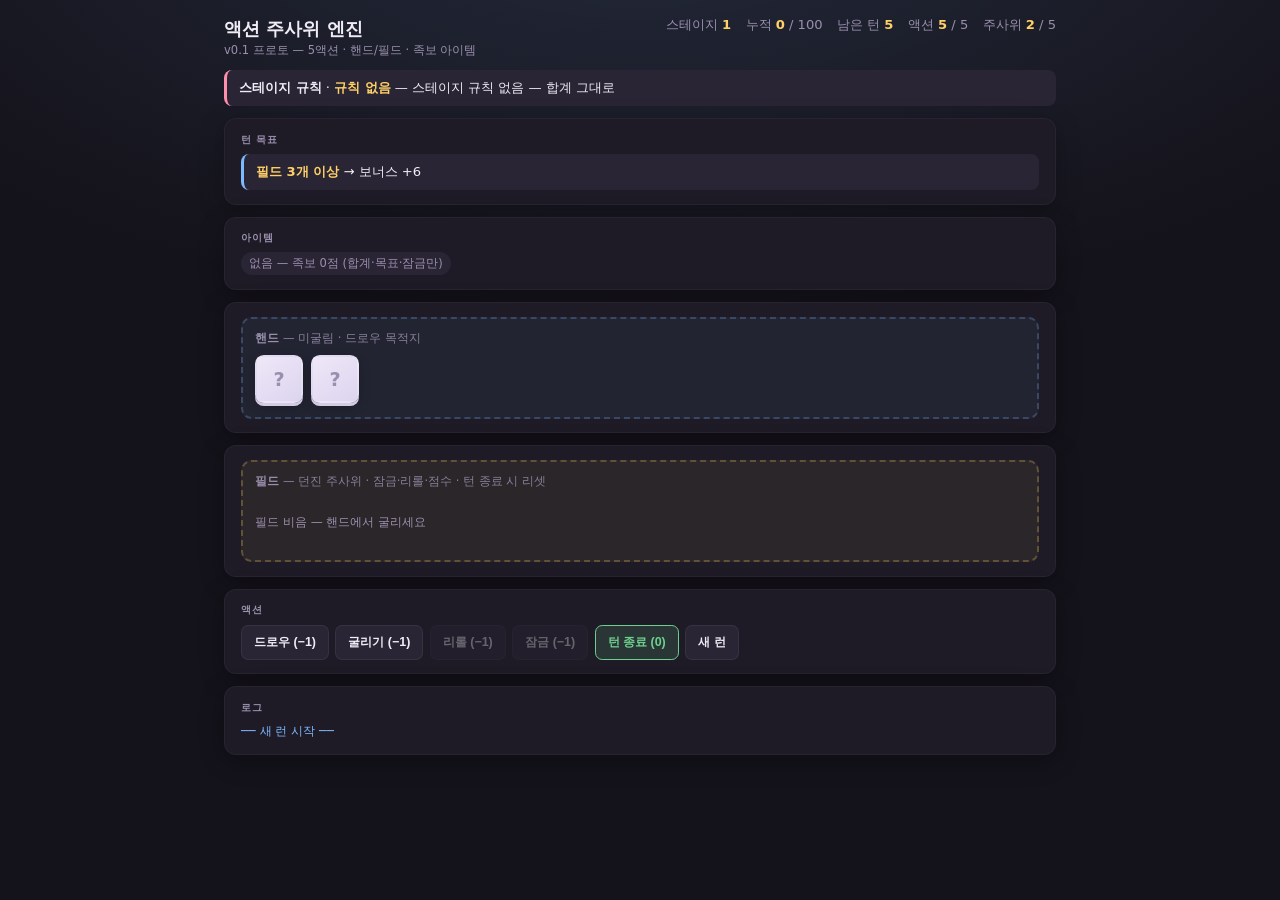
==== commit 91fcdd3d: "feat: define field zone and reset field each turn end - Rename rolled area to field in spec v0.7 and" ====
--- a/index.html
+++ b/index.html
@@ -10,7 +10,7 @@
       --accent: #7eb8ff; --green: #6ecf8f; --gold: #ffd166;
       --pink: #ff8fab; --text: #f0ecf5; --muted: #9a8fad;
       --die: #faf6ff; --hand-bg: rgba(126,184,255,0.06);
-      --rolled-bg: rgba(255,209,102,0.06);
+      --field-bg: rgba(255,209,102,0.06);
       --lock: #ffd166;
     }
     * { box-sizing: border-box; margin: 0; padding: 0; }
@@ -53,7 +53,7 @@
       border: 2px dashed rgba(154,143,173,0.25);
     }
     .zone.hand { background: var(--hand-bg); border-color: rgba(126,184,255,0.25); }
-    .zone.rolled { background: var(--rolled-bg); border-color: rgba(255,209,102,0.25); }
+    .zone.field { background: var(--field-bg); border-color: rgba(255,209,102,0.25); }
     .zone-label { font-size: 0.72rem; font-weight: 700; color: var(--muted); margin-bottom: 0.5rem; }
     .zone-label em { font-style: normal; font-weight: 400; opacity: 0.85; }
     .dice-row { display: flex; flex-wrap: wrap; gap: 0.5rem; align-items: center; min-height: 3.2rem; }
@@ -147,7 +147,7 @@
     <header>
       <div>
         <h1>액션 주사위 엔진</h1>
-        <p class="sub">v0.1 프로토 — 5액션 · 핸드/굴림 · 족보 아이템</p>
+        <p class="sub">v0.1 프로토 — 5액션 · 핸드/필드 · 족보 아이템</p>
       </div>
       <div class="stats" id="stats"></div>
     </header>
@@ -171,9 +171,9 @@
     </div>
 
     <div class="panel">
-      <div class="zone rolled">
-        <div class="zone-label">굴림 <em>— 눈 확정 · 잠금·리롤·점수</em></div>
-        <div class="dice-row" id="rolledZone"></div>
+      <div class="zone field">
+        <div class="zone-label">필드 <em>— 던진 주사위 · 잠금·리롤·점수 · 턴 종료 시 리셋</em></div>
+        <div class="dice-row" id="fieldZone"></div>
       </div>
     </div>
 
@@ -215,7 +215,7 @@
     ];
 
     const TURN_GOALS = [
-      { id: "roll3", label: "굴림 3개 이상", bonus: 6, check: (ctx) => ctx.values.length >= 3 },
+      { id: "roll3", label: "필드 3개 이상", bonus: 6, check: (ctx) => ctx.values.length >= 3 },
       { id: "has6", label: "6이 1개 이상", bonus: 4, check: (ctx) => ctx.values.includes(6) },
       { id: "even2", label: "짝수 2개 이상", bonus: 5, check: (ctx) => ctx.values.filter(v => v % 2 === 0).length >= 2 },
       { id: "sum18", label: "합계 18 이상", bonus: 8, check: (ctx) => ctx.rawSum >= 18 },
@@ -233,7 +233,7 @@
       turnsLeft: TURNS_PER_STAGE,
       actionsLeft: ACTIONS_PER_TURN,
       hand: [],
-      rolled: [],
+      field: [],
       items: [],
       stageRule: null,
       turnGoal: null,
@@ -242,7 +242,7 @@
     };
 
     function d6() { return 1 + Math.floor(Math.random() * 6); }
-    function totalDice() { return state.hand.length + state.rolled.length; }
+    function totalDice() { return state.hand.length + state.field.length; }
     function mkDie() { return { id: ++dieId }; }
 
     function pick(arr) { return arr[Math.floor(Math.random() * arr.length)]; }
@@ -296,20 +296,20 @@
     }
 
     function computeScore() {
-      const rolled = state.rolled;
-      const values = rolled.map(d => d.value);
-      const rawSum = rolled.reduce((s, d) => s + dieValue(d), 0);
+      const fieldDice = state.field;
+      const values = fieldDice.map(d => d.value);
+      const rawSum = fieldDice.reduce((s, d) => s + dieValue(d), 0);
 
       let sum = rawSum;
       let stageExtra = 0;
       const rule = state.stageRule;
 
       if (rule.id === "evens") {
-        sum = rolled.reduce((s, d) => s + (d.value % 2 === 0 ? dieValue(d) : 0), 0);
+        sum = fieldDice.reduce((s, d) => s + (d.value % 2 === 0 ? dieValue(d) : 0), 0);
       } else if (rule.id === "high5") {
-        sum = rolled.reduce((s, d) => s + (d.value >= 5 ? dieValue(d) : 0), 0);
+        sum = fieldDice.reduce((s, d) => s + (d.value >= 5 ? dieValue(d) : 0), 0);
       } else if (rule.id === "oddBonus") {
-        stageExtra = rolled.filter(d => d.value % 2 === 1).length * 2;
+        stageExtra = fieldDice.filter(d => d.value % 2 === 1).length * 2;
       } else if (rule.id === "lowSum") {
         if (rawSum <= 15) stageExtra += 6;
       }
@@ -339,7 +339,7 @@
 
     function startStage() {
       state.hand = [];
-      state.rolled = [];
+      state.field = [];
       state.stageScore = 0;
       state.gameOver = false;
       for (let i = 0; i < START_HAND; i++) state.hand.push(mkDie());
@@ -374,6 +374,9 @@
       if (sc.handScore) detail += ` +족보 ${sc.handScore}${sc.handsHit.length ? " (" + sc.handsHit.join(", ") + ")" : ""}`;
       if (sc.goalBonus) detail += ` +목표 ${sc.goalBonus}`;
       addLog(`<span class="line-score">+${sc.total}점</span> (${detail}) → 누적 ${state.stageScore}`);
+
+      state.field = [];
+      addLog(`<span style="color:var(--muted)">필드 리셋</span>`);
 
       state.turnsLeft--;
       state.actionsLeft = 0;
@@ -426,7 +429,7 @@
       Object.assign(state, {
         stage: 1, stageGoal: 100, stageScore: 0,
         turnsLeft: TURNS_PER_STAGE, actionsLeft: ACTIONS_PER_TURN,
-        hand: [], rolled: [], items: [],
+        hand: [], field: [], items: [],
         log: [], gameOver: false,
       });
       addLog(`<span class="line-turn">── 새 런 시작 ──</span>`);
@@ -452,7 +455,7 @@
       const die = state.hand.splice(idx, 1)[0];
       die.value = d6();
       die.locked = false;
-      state.rolled.push(die);
+      state.field.push(die);
       spendAction();
       mode = null;
       selected = null;
@@ -461,7 +464,7 @@
     }
 
     function doReroll(dieId) {
-      const die = state.rolled.find(d => d.id === dieId);
+      const die = state.field.find(d => d.id === dieId);
       if (!die || die.locked) return;
       die.value = d6();
       spendAction();
@@ -472,7 +475,7 @@
     }
 
     function doLock(dieId) {
-      const die = state.rolled.find(d => d.id === dieId);
+      const die = state.field.find(d => d.id === dieId);
       if (!die || die.locked) return;
       die.locked = true;
       spendAction();
@@ -501,8 +504,8 @@
     function onDieClick(zone, id) {
       if (state.gameOver) return;
       if (mode === "roll" && zone === "hand") { doRoll(id); return; }
-      if (mode === "reroll" && zone === "rolled") { doReroll(id); return; }
-      if (mode === "lock" && zone === "rolled") { doLock(id); return; }
+      if (mode === "reroll" && zone === "field") { doReroll(id); return; }
+      if (mode === "lock" && zone === "field") { doLock(id); return; }
       selected = selected?.id === id && selected?.zone === zone ? null : { zone, id };
       render();
     }
@@ -526,7 +529,7 @@
     }
 
     function render() {
-      const est = state.rolled.length && !state.gameOver ? computeScore().total : null;
+      const est = state.field.length && !state.gameOver ? computeScore().total : null;
       document.getElementById("stats").innerHTML = `
         <span>스테이지 <strong>${state.stage}</strong></span>
         <span>누적 <strong>${state.stageScore}</strong> / ${state.stageGoal}</span>
@@ -554,20 +557,20 @@
       }
 
       renderZone("handZone", state.hand, "hand", d => !d.value && d.value !== 0);
-      renderZone("rolledZone", state.rolled, "rolled", () => false);
+      renderZone("fieldZone", state.field, "field", () => false);
 
       const hints = {
         draw: "주사위를 뽑습니다",
-        roll: "핸드 주사위 클릭 → 굴림",
-        reroll: "굴림 주사위 클릭 (잠금 제외)",
-        lock: "굴림 주사위 클릭 → 잠금",
+        roll: "핸드 주사위 클릭 → 필드",
+        reroll: "필드 주사위 클릭 (잠금 제외)",
+        lock: "필드 주사위 클릭 → 잠금",
       };
       document.getElementById("actionHint").textContent = mode ? `· ${hints[mode]}` : "";
 
       const canDraw = state.actionsLeft > 0 && totalDice() < MAX_DICE && !state.gameOver;
       const hasHand = state.hand.length > 0;
-      const hasReroll = state.rolled.some(d => !d.locked);
-      const hasLock = state.rolled.some(d => !d.locked);
+      const hasReroll = state.field.some(d => !d.locked);
+      const hasLock = state.field.some(d => !d.locked);
 
       document.getElementById("actions").innerHTML = `
         <button class="btn" ${canDraw ? "" : "disabled"} onclick="doDraw()">드로우 (−1)</button>
@@ -587,7 +590,7 @@
     function renderZone(elId, dice, zone, isUnrolled) {
       const el = document.getElementById(elId);
       if (!dice.length) {
-        el.innerHTML = `<span class="empty-slot">${zone === "hand" ? "미굴림 없음 — 드로우하세요" : "굴림 없음 — 핸드에서 굴리세요"}</span>`;
+        el.innerHTML = `<span class="empty-slot">${zone === "hand" ? "미굴림 없음 — 드로우하세요" : "필드 비음 — 핸드에서 굴리세요"}</span>`;
         return;
       }
       el.innerHTML = dice.map(d => {
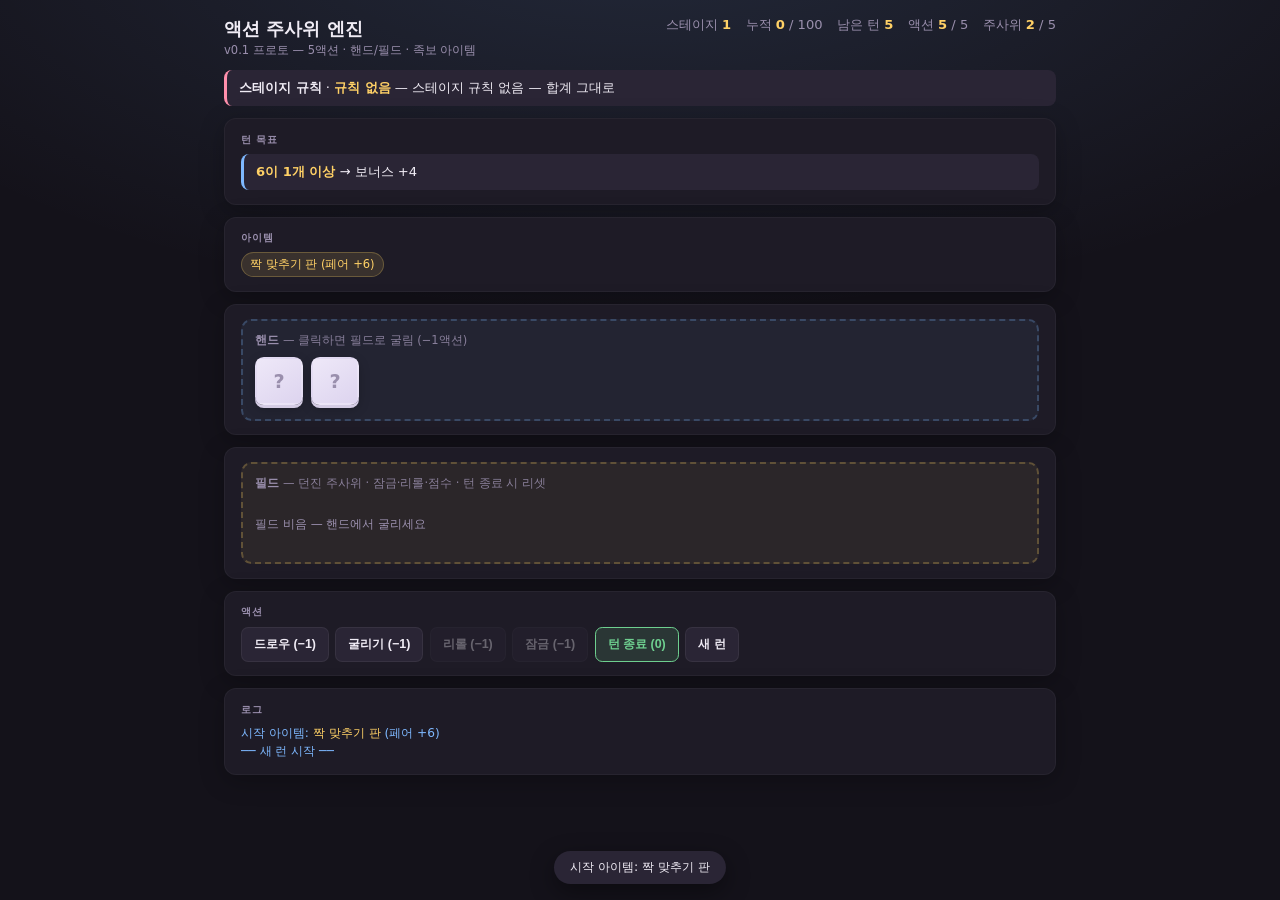
==== commit a50b55f8: "feat: random starter item and click-to-roll hand dice - Grant one random hand item at run start (spe" ====
--- a/index.html
+++ b/index.html
@@ -165,7 +165,7 @@
 
     <div class="panel">
       <div class="zone hand">
-        <div class="zone-label">핸드 <em>— 미굴림 · 드로우 목적지</em></div>
+        <div class="zone-label">핸드 <em>— 클릭하면 필드로 굴림 (−1액션)</em></div>
         <div class="dice-row" id="handZone"></div>
       </div>
     </div>
@@ -423,6 +423,14 @@
       showModal("스테이지 클리어!", `<p>${state.stageScore}점 달성! 아이템 1개를 고르세요.</p>`, choices);
     }
 
+    function grantStartingItem() {
+      const id = pick(Object.keys(ITEMS));
+      state.items = [id];
+      const it = ITEMS[id];
+      addLog(`<span class="line-turn">시작 아이템: <span style="color:var(--gold)">${it.name}</span> (${it.hand} +${it.score})</span>`);
+      toast(`시작 아이템: ${it.name}`);
+    }
+
     function resetRun() {
       hideModal();
       dieId = 0;
@@ -433,6 +441,7 @@
         log: [], gameOver: false,
       });
       addLog(`<span class="line-turn">── 새 런 시작 ──</span>`);
+      grantStartingItem();
       startStage();
     }
 
@@ -450,6 +459,7 @@
     }
 
     function doRoll(dieId) {
+      if (state.gameOver || state.actionsLeft <= 0) return;
       const idx = state.hand.findIndex(d => d.id === dieId);
       if (idx < 0) return;
       const die = state.hand.splice(idx, 1)[0];
@@ -503,11 +513,13 @@
 
     function onDieClick(zone, id) {
       if (state.gameOver) return;
-      if (mode === "roll" && zone === "hand") { doRoll(id); return; }
+      if (zone === "hand") {
+        if (state.actionsLeft <= 0) { toast("액션 없음 — 턴 종료하세요"); return; }
+        doRoll(id);
+        return;
+      }
       if (mode === "reroll" && zone === "field") { doReroll(id); return; }
       if (mode === "lock" && zone === "field") { doLock(id); return; }
-      selected = selected?.id === id && selected?.zone === zone ? null : { zone, id };
-      render();
     }
 
     function showModal(title, body, buttons) {
@@ -561,7 +573,7 @@
 
       const hints = {
         draw: "주사위를 뽑습니다",
-        roll: "핸드 주사위 클릭 → 필드",
+        roll: "핸드 주사위 클릭 = 굴리기",
         reroll: "필드 주사위 클릭 (잠금 제외)",
         lock: "필드 주사위 클릭 → 잠금",
       };
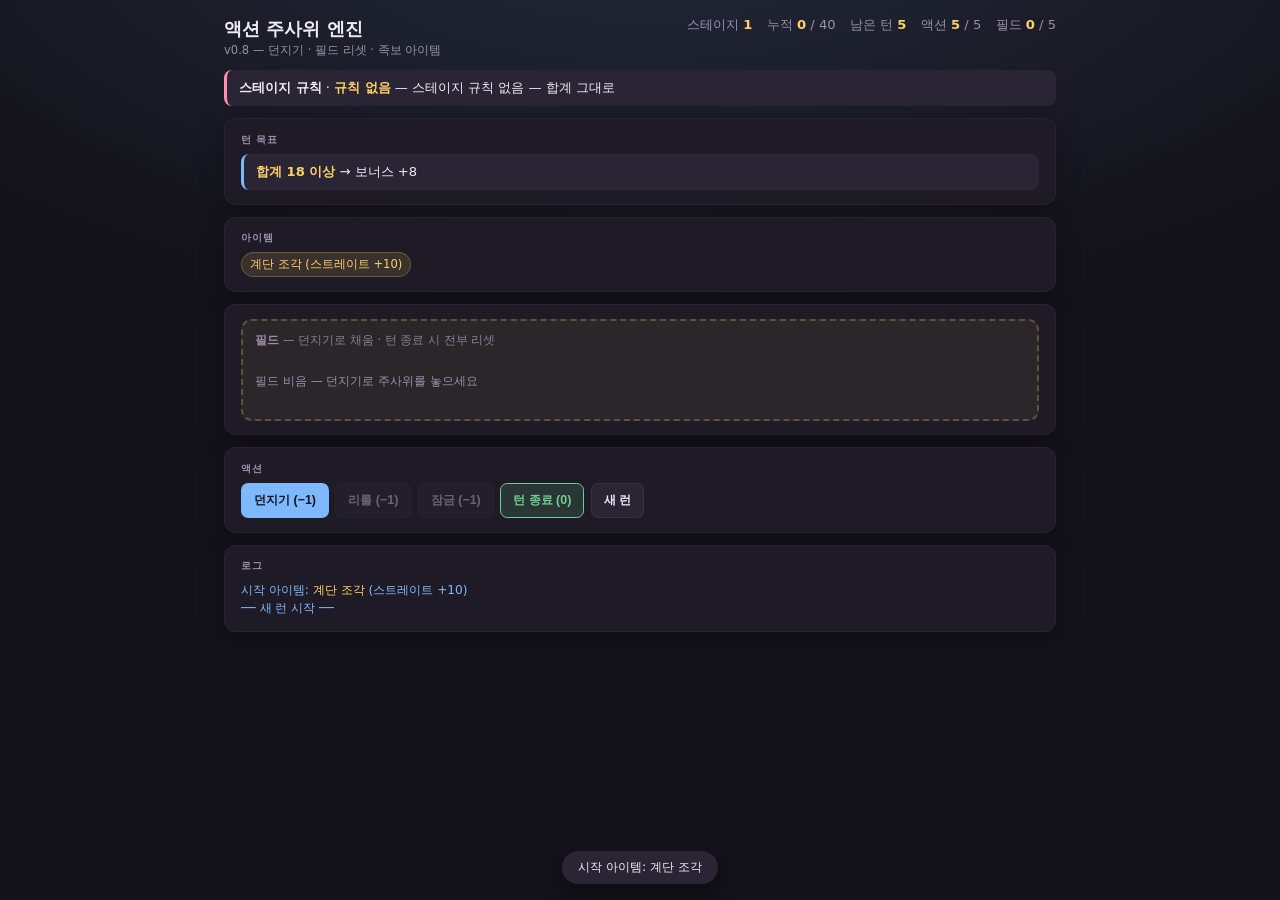
==== commit 5f97e479: "feat: remove draw and hand; throw dice straight to field (v0.8) - Delete draw/hand; throw action rol" ====
--- a/index.html
+++ b/index.html
@@ -147,7 +147,7 @@
     <header>
       <div>
         <h1>액션 주사위 엔진</h1>
-        <p class="sub">v0.1 프로토 — 5액션 · 핸드/필드 · 족보 아이템</p>
+        <p class="sub">v0.8 — 던지기 · 필드 리셋 · 족보 아이템</p>
       </div>
       <div class="stats" id="stats"></div>
     </header>
@@ -164,15 +164,8 @@
     </div>
 
     <div class="panel">
-      <div class="zone hand">
-        <div class="zone-label">핸드 <em>— 클릭하면 필드로 굴림 (−1액션)</em></div>
-        <div class="dice-row" id="handZone"></div>
-      </div>
-    </div>
-
-    <div class="panel">
       <div class="zone field">
-        <div class="zone-label">필드 <em>— 던진 주사위 · 잠금·리롤·점수 · 턴 종료 시 리셋</em></div>
+        <div class="zone-label">필드 <em>— 던지기로 채움 · 턴 종료 시 전부 리셋</em></div>
         <div class="dice-row" id="fieldZone"></div>
       </div>
     </div>
@@ -197,13 +190,15 @@
   <script>
     const MAX_DICE = 5;
     const ACTIONS_PER_TURN = 5;
-    const START_HAND = 2;
     const TURNS_PER_STAGE = 5;
+    const STAGE_GOAL_BASE = 40;
+    const STAGE_GOAL_STEP = 15;
 
     const ITEMS = {
       pair: { id: "pair", name: "짝 맞추기 판", hand: "페어", score: 6 },
       triple: { id: "triple", name: "세 줄표", hand: "트리플", score: 12 },
       straight: { id: "straight", name: "계단 조각", hand: "스트레이트", score: 10 },
+      glue: { id: "glue", name: "낡은 접착제", hand: "이월", score: 0 },
     };
 
     const STAGE_RULES = [
@@ -224,26 +219,24 @@
 
     let dieId = 0;
     let mode = null;
-    let selected = null;
 
     const state = {
       stage: 1,
-      stageGoal: 100,
+      stageGoal: STAGE_GOAL_BASE,
       stageScore: 0,
       turnsLeft: TURNS_PER_STAGE,
       actionsLeft: ACTIONS_PER_TURN,
-      hand: [],
       field: [],
       items: [],
       stageRule: null,
       turnGoal: null,
       log: [],
       gameOver: false,
+      carryToField: null,
     };
 
     function d6() { return 1 + Math.floor(Math.random() * 6); }
-    function totalDice() { return state.hand.length + state.field.length; }
-    function mkDie() { return { id: ++dieId }; }
+    function fieldCount() { return state.field.length; }
 
     function pick(arr) { return arr[Math.floor(Math.random() * arr.length)]; }
 
@@ -338,13 +331,16 @@
     }
 
     function startStage() {
-      state.hand = [];
       state.field = [];
+      if (state.carryToField) {
+        state.field.push(state.carryToField);
+        state.carryToField = null;
+        addLog(`<span style="color:var(--gold)">아이템: 잠긴 주사위 필드 이월</span>`);
+      }
       state.stageScore = 0;
       state.gameOver = false;
-      for (let i = 0; i < START_HAND; i++) state.hand.push(mkDie());
       state.turnsLeft = TURNS_PER_STAGE;
-      state.stageGoal = 100 + (state.stage - 1) * 30;
+      state.stageGoal = STAGE_GOAL_BASE + (state.stage - 1) * STAGE_GOAL_STEP;
       if (state.stage === 1) state.stageRule = STAGE_RULES[0];
       else state.stageRule = pick(STAGE_RULES.filter(r => r.id !== "none"));
       startTurn(true);
@@ -354,7 +350,6 @@
     function startTurn(isStageStart) {
       state.actionsLeft = ACTIONS_PER_TURN;
       mode = null;
-      selected = null;
       const pool = TURN_GOALS.filter(g => !g.needsItem || state.items.includes(g.needsItem));
       state.turnGoal = pick(pool.length ? pool : TURN_GOALS.slice(0, 4));
       if (!isStageStart) {
@@ -382,6 +377,12 @@
       state.actionsLeft = 0;
 
       if (state.stageScore >= state.stageGoal) {
+        if (state.items.includes("glue")) {
+          const locked = state.field.filter(d => d.locked);
+          if (locked.length) {
+            state.carryToField = { ...locked[0], id: ++dieId };
+          }
+        }
         render();
         showStageClear();
         return;
@@ -398,7 +399,7 @@
     }
 
     function showStageClear() {
-      const unowned = Object.keys(ITEMS).filter(k => !state.items.includes(k));
+      const unowned = Object.keys(ITEMS).filter(k => k !== "glue" && !state.items.includes(k));
       if (unowned.length === 0) {
         showModal("스테이지 클리어!", `<p>${state.stageScore}점 달성. 모든 족보 아이템을 모았습니다. 다음 스테이지로!</p>`, [
           { label: "다음 스테이지", action: () => { hideModal(); state.stage++; startStage(); } },
@@ -410,7 +411,9 @@
       for (const id of pool) {
         const it = ITEMS[id];
         choices.push({
-          label: `<strong>${it.name}</strong> — ${it.hand} +${it.score}점 활성화`,
+          label: it.id === "glue"
+            ? `<strong>${it.name}</strong> — 스테이지 클리어 시 잠긴 주사위 1개 다음 스테이지 필드 이월`
+            : `<strong>${it.name}</strong> — ${it.hand} +${it.score}점 활성화`,
           action: () => {
             state.items.push(id);
             hideModal();
@@ -424,7 +427,8 @@
     }
 
     function grantStartingItem() {
-      const id = pick(Object.keys(ITEMS));
+      const pool = Object.keys(ITEMS).filter(k => k !== "glue");
+      const id = pick(pool);
       state.items = [id];
       const it = ITEMS[id];
       addLog(`<span class="line-turn">시작 아이템: <span style="color:var(--gold)">${it.name}</span> (${it.hand} +${it.score})</span>`);
@@ -435,10 +439,10 @@
       hideModal();
       dieId = 0;
       Object.assign(state, {
-        stage: 1, stageGoal: 100, stageScore: 0,
+        stage: 1, stageGoal: STAGE_GOAL_BASE, stageScore: 0,
         turnsLeft: TURNS_PER_STAGE, actionsLeft: ACTIONS_PER_TURN,
-        hand: [], field: [], items: [],
-        log: [], gameOver: false,
+        field: [], items: [],
+        log: [], gameOver: false, carryToField: null,
       });
       addLog(`<span class="line-turn">── 새 런 시작 ──</span>`);
       grantStartingItem();
@@ -450,47 +454,38 @@
       if (state.actionsLeft <= 0) toast("액션 소진 — 턴 종료하세요");
     }
 
-    function doDraw() {
-      if (state.actionsLeft <= 0 || totalDice() >= MAX_DICE) return;
-      state.hand.push(mkDie());
-      spendAction();
-      mode = null;
-      render();
-    }
-
-    function doRoll(dieId) {
+    function doThrow() {
       if (state.gameOver || state.actionsLeft <= 0) return;
-      const idx = state.hand.findIndex(d => d.id === dieId);
-      if (idx < 0) return;
-      const die = state.hand.splice(idx, 1)[0];
-      die.value = d6();
-      die.locked = false;
+      if (fieldCount() >= MAX_DICE) {
+        toast("필드가 가득 참 (최대 5)");
+        return;
+      }
+      const die = { id: ++dieId, value: d6(), locked: false };
       state.field.push(die);
       spendAction();
       mode = null;
-      selected = null;
       animateDie(die.id);
       render();
     }
 
     function doReroll(dieId) {
+      if (state.gameOver || state.actionsLeft <= 0) return;
       const die = state.field.find(d => d.id === dieId);
       if (!die || die.locked) return;
       die.value = d6();
       spendAction();
       mode = null;
-      selected = null;
       animateDie(die.id);
       render();
     }
 
     function doLock(dieId) {
+      if (state.gameOver || state.actionsLeft <= 0) return;
       const die = state.field.find(d => d.id === dieId);
       if (!die || die.locked) return;
       die.locked = true;
       spendAction();
       mode = null;
-      selected = null;
       render();
     }
 
@@ -507,19 +502,13 @@
     function setMode(m) {
       if (state.gameOver || state.actionsLeft <= 0) return;
       mode = mode === m ? null : m;
-      selected = null;
       render();
     }
 
-    function onDieClick(zone, id) {
+    function onDieClick(id) {
       if (state.gameOver) return;
-      if (zone === "hand") {
-        if (state.actionsLeft <= 0) { toast("액션 없음 — 턴 종료하세요"); return; }
-        doRoll(id);
-        return;
-      }
-      if (mode === "reroll" && zone === "field") { doReroll(id); return; }
-      if (mode === "lock" && zone === "field") { doLock(id); return; }
+      if (mode === "reroll") { doReroll(id); return; }
+      if (mode === "lock") { doLock(id); return; }
     }
 
     function showModal(title, body, buttons) {
@@ -547,7 +536,7 @@
         <span>누적 <strong>${state.stageScore}</strong> / ${state.stageGoal}</span>
         <span>남은 턴 <strong>${state.turnsLeft}</strong></span>
         <span class="${state.actionsLeft === 0 ? "danger" : ""}">액션 <strong>${state.actionsLeft}</strong> / ${ACTIONS_PER_TURN}</span>
-        <span>주사위 <strong>${totalDice()}</strong> / ${MAX_DICE}</span>
+        <span>필드 <strong>${fieldCount()}</strong> / ${MAX_DICE}</span>
         ${est !== null ? `<span>턴 종료 시 <strong>+${est}</strong> 예상</span>` : ""}
       `;
 
@@ -560,57 +549,50 @@
 
       const itemsEl = document.getElementById("items");
       if (!state.items.length) {
-        itemsEl.innerHTML = `<span class="chip">없음 — 족보 0점 (합계·목표·잠금만)</span>`;
+        itemsEl.innerHTML = `<span class="chip">없음 — 족보 0점</span>`;
       } else {
         itemsEl.innerHTML = state.items.map(id => {
           const it = ITEMS[id];
+          if (id === "glue") return `<span class="chip owned">${it.name} (스테이지 이월)</span>`;
           return `<span class="chip owned">${it.name} (${it.hand} +${it.score})</span>`;
         }).join("");
       }
 
-      renderZone("handZone", state.hand, "hand", d => !d.value && d.value !== 0);
-      renderZone("fieldZone", state.field, "field", () => false);
+      renderField();
 
       const hints = {
-        draw: "주사위를 뽑습니다",
-        roll: "핸드 주사위 클릭 = 굴리기",
+        throw: "주머니에서 굴려 필드에 1개",
         reroll: "필드 주사위 클릭 (잠금 제외)",
-        lock: "필드 주사위 클릭 → 잠금",
+        lock: "필드 주사위 클릭 → 잠금 (이번 턴만)",
       };
       document.getElementById("actionHint").textContent = mode ? `· ${hints[mode]}` : "";
 
-      const canDraw = state.actionsLeft > 0 && totalDice() < MAX_DICE && !state.gameOver;
-      const hasHand = state.hand.length > 0;
+      const canThrow = state.actionsLeft > 0 && fieldCount() < MAX_DICE && !state.gameOver;
       const hasReroll = state.field.some(d => !d.locked);
       const hasLock = state.field.some(d => !d.locked);
 
       document.getElementById("actions").innerHTML = `
-        <button class="btn" ${canDraw ? "" : "disabled"} onclick="doDraw()">드로우 (−1)</button>
-        <button class="btn ${mode === "roll" ? "active" : ""}" ${state.actionsLeft > 0 && hasHand && !state.gameOver ? "" : "disabled"}
-          onclick="setMode('roll')">굴리기 (−1)</button>
+        <button class="btn primary" ${canThrow ? "" : "disabled"} onclick="doThrow()">던지기 (−1)</button>
         <button class="btn ${mode === "reroll" ? "active" : ""}" ${state.actionsLeft > 0 && hasReroll && !state.gameOver ? "" : "disabled"}
           onclick="setMode('reroll')">리롤 (−1)</button>
         <button class="btn ${mode === "lock" ? "active" : ""}" ${state.actionsLeft > 0 && hasLock && !state.gameOver ? "" : "disabled"}
           onclick="setMode('lock')">잠금 (−1)</button>
-        <button class="btn end primary" ${state.gameOver ? "disabled" : ""} onclick="endTurn()">턴 종료 (0)</button>
+        <button class="btn end" ${state.gameOver ? "disabled" : ""} onclick="endTurn()">턴 종료 (0)</button>
         <button class="btn" onclick="resetRun()">새 런</button>
       `;
 
       document.getElementById("log").innerHTML = state.log.join("<br>") || "턴 종료 시 점수 breakdown이 여기 표시됩니다.";
     }
 
-    function renderZone(elId, dice, zone, isUnrolled) {
-      const el = document.getElementById(elId);
-      if (!dice.length) {
-        el.innerHTML = `<span class="empty-slot">${zone === "hand" ? "미굴림 없음 — 드로우하세요" : "필드 비음 — 핸드에서 굴리세요"}</span>`;
+    function renderField() {
+      const el = document.getElementById("fieldZone");
+      if (!state.field.length) {
+        el.innerHTML = `<span class="empty-slot">필드 비음 — 던지기로 주사위를 놓으세요</span>`;
         return;
       }
-      el.innerHTML = dice.map(d => {
-        const unrolled = zone === "hand";
-        const sel = selected?.id === d.id && selected?.zone === zone;
-        const cls = ["die", unrolled ? "unrolled" : "", d.locked ? "locked" : "", sel ? "selected" : ""].filter(Boolean).join(" ");
-        const label = unrolled ? "" : d.value;
-        return `<div class="${cls}" data-id="${d.id}" onclick="onDieClick('${zone}', ${d.id})">${label}</div>`;
+      el.innerHTML = state.field.map(d => {
+        const cls = ["die", d.locked ? "locked" : ""].filter(Boolean).join(" ");
+        return `<div class="${cls}" data-id="${d.id}" onclick="onDieClick(${d.id})">${d.value}</div>`;
       }).join("");
     }
 
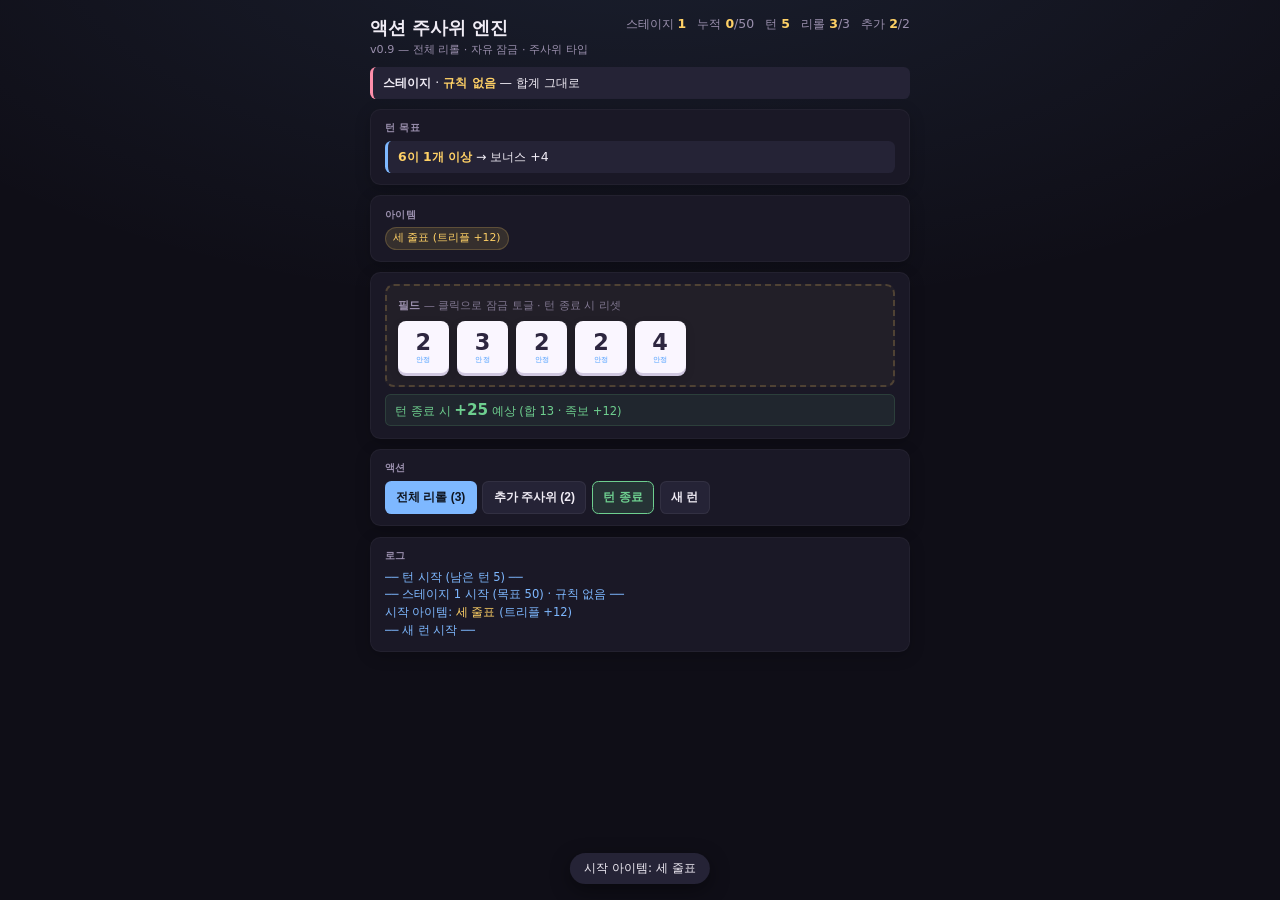
==== commit 2aeea37e: "feat: v0.9 Yahtzee-style redesign - full reroll, free lock, dice types - Start each turn with 5 pre-" ====
--- a/index.html
+++ b/index.html
@@ -3,143 +3,157 @@
 <head>
   <meta charset="UTF-8" />
   <meta name="viewport" content="width=device-width, initial-scale=1.0" />
-  <title>액션 주사위 엔진 — 프로토 v0.1</title>
+  <title>액션 주사위 엔진 — v0.9</title>
   <style>
     :root {
-      --bg: #14121a; --surface: #1e1b26; --surface2: #2a2535;
+      --bg: #0f0e17; --surface: #1a1826; --surface2: #252336;
       --accent: #7eb8ff; --green: #6ecf8f; --gold: #ffd166;
-      --pink: #ff8fab; --text: #f0ecf5; --muted: #9a8fad;
-      --die: #faf6ff; --hand-bg: rgba(126,184,255,0.06);
-      --field-bg: rgba(255,209,102,0.06);
-      --lock: #ffd166;
+      --pink: #ff8fab; --red: #ff6b6b; --text: #f0ecf5; --muted: #9a8fad;
+      --die-bg: #faf6ff; --die-locked-bg: #fff8e1;
+      --field-bg: rgba(255,209,102,0.04);
     }
     * { box-sizing: border-box; margin: 0; padding: 0; }
     body {
       min-height: 100vh; padding: 1rem 1.2rem 2rem;
       font-family: "Segoe UI", system-ui, sans-serif;
       background: var(--bg);
-      background-image: radial-gradient(ellipse 70% 45% at 50% -10%, rgba(126,184,255,0.14), transparent);
+      background-image: radial-gradient(ellipse 70% 45% at 50% -10%, rgba(126,184,255,0.1), transparent);
       color: var(--text);
     }
-    .app { max-width: 52rem; margin: 0 auto; display: flex; flex-direction: column; gap: 0.75rem; }
-    header { display: flex; flex-wrap: wrap; justify-content: space-between; gap: 0.5rem; align-items: flex-start; }
-    h1 { font-size: 1.15rem; font-weight: 700; }
-    .sub { font-size: 0.72rem; color: var(--muted); margin-top: 0.15rem; }
-    .stats { display: flex; flex-wrap: wrap; gap: 0.35rem 0.9rem; font-size: 0.82rem; color: var(--muted); }
+    .app { max-width: 540px; margin: 0 auto; display: flex; flex-direction: column; gap: 0.65rem; }
+
+    header { display: flex; flex-wrap: wrap; justify-content: space-between; align-items: flex-start; gap: 0.4rem; }
+    h1 { font-size: 1.1rem; font-weight: 700; }
+    .sub { font-size: 0.7rem; color: var(--muted); margin-top: 0.1rem; }
+
+    .stats {
+      display: flex; flex-wrap: wrap; gap: 0.25rem 0.7rem;
+      font-size: 0.78rem; color: var(--muted);
+    }
     .stats strong { color: var(--gold); }
-    .stats .danger strong { color: var(--pink); }
 
     .panel {
-      background: var(--surface); border-radius: 0.75rem;
-      padding: 0.85rem 1rem; box-shadow: 0 6px 24px rgba(0,0,0,0.25);
-      border: 1px solid rgba(255,255,255,0.04);
-    }
-    .panel h2 {
-      font-size: 0.65rem; text-transform: uppercase; letter-spacing: 0.08em;
-      color: var(--muted); margin-bottom: 0.45rem;
-    }
-    .row { display: flex; flex-wrap: wrap; gap: 0.5rem; align-items: center; }
+      background: var(--surface); border-radius: 0.65rem;
+      padding: 0.7rem 0.85rem; border: 1px solid rgba(255,255,255,0.04);
+      box-shadow: 0 4px 16px rgba(0,0,0,0.2);
+    }
+    .panel-label {
+      font-size: 0.62rem; text-transform: uppercase; letter-spacing: 0.07em;
+      color: var(--muted); margin-bottom: 0.35rem; font-weight: 600;
+    }
 
     .banner {
-      padding: 0.55rem 0.75rem; border-radius: 0.5rem;
-      background: var(--surface2); font-size: 0.82rem; line-height: 1.4;
+      padding: 0.45rem 0.65rem; border-radius: 0.4rem;
+      background: var(--surface2); font-size: 0.78rem; line-height: 1.4;
     }
     .banner.stage { border-left: 3px solid var(--pink); }
     .banner.goal { border-left: 3px solid var(--accent); }
     .banner span { color: var(--gold); font-weight: 600; }
 
-    .zone {
-      border-radius: 0.65rem; padding: 0.75rem; min-height: 5.5rem;
-      border: 2px dashed rgba(154,143,173,0.25);
-    }
-    .zone.hand { background: var(--hand-bg); border-color: rgba(126,184,255,0.25); }
-    .zone.field { background: var(--field-bg); border-color: rgba(255,209,102,0.25); }
-    .zone-label { font-size: 0.72rem; font-weight: 700; color: var(--muted); margin-bottom: 0.5rem; }
-    .zone-label em { font-style: normal; font-weight: 400; opacity: 0.85; }
-    .dice-row { display: flex; flex-wrap: wrap; gap: 0.5rem; align-items: center; min-height: 3.2rem; }
-    .empty-slot { font-size: 0.75rem; color: var(--muted); }
+    .field-zone {
+      border-radius: 0.55rem; padding: 0.7rem;
+      background: var(--field-bg); min-height: 6rem;
+      border: 2px dashed rgba(255,209,102,0.2);
+    }
+    .field-label { font-size: 0.7rem; font-weight: 700; color: var(--muted); margin-bottom: 0.45rem; }
+    .field-label em { font-style: normal; font-weight: 400; opacity: 0.8; }
+    .dice-row { display: flex; flex-wrap: wrap; gap: 0.5rem; align-items: center; min-height: 3.4rem; }
+    .empty-msg { font-size: 0.72rem; color: var(--muted); }
 
     .die {
-      --sz: 3rem; width: var(--sz); height: var(--sz);
-      background: var(--die); border-radius: 0.55rem;
-      box-shadow: 0 3px 0 #d4cce4, 0 4px 12px rgba(0,0,0,0.2);
-      display: grid; place-items: center; font-weight: 800; font-size: 1.45rem;
-      color: #2d2640; border: 2px solid transparent; cursor: pointer;
-      transition: 0.12s; user-select: none; position: relative;
+      --sz: 3.2rem; width: var(--sz); height: var(--sz);
+      background: var(--die-bg); border-radius: 0.5rem;
+      box-shadow: 0 3px 0 #d0c8e0, 0 4px 10px rgba(0,0,0,0.15);
+      display: flex; flex-direction: column; align-items: center; justify-content: center;
+      font-weight: 800; font-size: 1.4rem; color: #2d2640;
+      border: 2.5px solid transparent; cursor: pointer;
+      transition: transform 0.1s, border-color 0.1s, background 0.1s;
+      user-select: none; position: relative;
     }
     .die:hover { transform: translateY(-2px); }
-    .die.selected { border-color: var(--accent); box-shadow: 0 0 0 2px rgba(126,184,255,0.35); }
+    .die.locked {
+      background: var(--die-locked-bg);
+      border-color: var(--gold);
+      box-shadow: 0 3px 0 #d4c87e, 0 0 8px rgba(255,209,102,0.25);
+    }
     .die.locked::after {
-      content: "🔒"; position: absolute; top: -0.35rem; right: -0.35rem;
-      font-size: 0.65rem; line-height: 1;
-    }
-    .die.unrolled {
-      background: linear-gradient(145deg, #eee8f8, #ddd4ef);
-      color: var(--muted); font-size: 1rem;
-    }
-    .die.unrolled::before { content: "?"; font-size: 1.2rem; }
-    .die.rolling { animation: shake 0.4s ease-in-out; }
+      content: "🔒"; position: absolute; top: -0.3rem; right: -0.3rem;
+      font-size: 0.6rem; line-height: 1;
+    }
+    .die .type-tag {
+      font-size: 0.42rem; font-weight: 600; letter-spacing: 0.03em;
+      color: var(--muted); margin-top: 0.05rem;
+    }
+    .die.locked .type-tag { color: #b8a040; }
+    .die.rolling { animation: shake 0.35s ease-in-out; }
     @keyframes shake {
-      0%, 100% { transform: rotate(0deg); }
-      25% { transform: rotate(-10deg) translateY(-3px); }
-      75% { transform: rotate(10deg) translateY(-3px); }
-    }
-
-    .actions { display: flex; flex-wrap: wrap; gap: 0.4rem; }
+      0%,100% { transform: rotate(0deg); }
+      25% { transform: rotate(-12deg) translateY(-3px); }
+      75% { transform: rotate(12deg) translateY(-3px); }
+    }
+
+    .actions { display: flex; flex-wrap: wrap; gap: 0.35rem; }
     .btn {
-      padding: 0.5rem 0.75rem; border: none; border-radius: 0.45rem;
-      font-size: 0.78rem; font-weight: 600; cursor: pointer;
+      padding: 0.45rem 0.65rem; border: none; border-radius: 0.4rem;
+      font-size: 0.75rem; font-weight: 600; cursor: pointer;
       background: var(--surface2); color: var(--text);
       border: 1px solid rgba(255,255,255,0.06); transition: 0.12s;
     }
     .btn:hover:not(:disabled) { background: #353040; }
-    .btn:disabled { opacity: 0.35; cursor: not-allowed; }
-    .btn.active { background: rgba(126,184,255,0.2); border-color: var(--accent); color: var(--accent); }
+    .btn:disabled { opacity: 0.3; cursor: not-allowed; }
     .btn.primary { background: var(--accent); color: #0f1520; border-color: transparent; }
-    .btn.primary:hover:not(:disabled) { filter: brightness(1.08); }
+    .btn.primary:hover:not(:disabled) { filter: brightness(1.1); }
     .btn.end { background: rgba(110,207,143,0.15); border-color: var(--green); color: var(--green); }
-
-    .items { display: flex; flex-wrap: wrap; gap: 0.35rem; }
+    .btn.end:hover:not(:disabled) { background: rgba(110,207,143,0.25); }
+
+    .items { display: flex; flex-wrap: wrap; gap: 0.3rem; }
     .chip {
-      font-size: 0.72rem; padding: 0.25rem 0.5rem; border-radius: 999px;
+      font-size: 0.68rem; padding: 0.2rem 0.45rem; border-radius: 999px;
       background: var(--surface2); color: var(--muted);
     }
-    .chip.owned { background: rgba(255,209,102,0.12); color: var(--gold); border: 1px solid rgba(255,209,102,0.25); }
+    .chip.owned { background: rgba(255,209,102,0.12); color: var(--gold); border: 1px solid rgba(255,209,102,0.2); }
 
     .log {
-      max-height: 9rem; overflow-y: auto; font-size: 0.76rem;
-      line-height: 1.5; color: var(--muted);
-    }
-    .log .line-score { color: var(--green); font-weight: 600; }
-    .log .line-turn { color: var(--accent); margin-top: 0.35rem; }
+      max-height: 8rem; overflow-y: auto; font-size: 0.72rem;
+      line-height: 1.55; color: var(--muted);
+    }
+    .log .sc { color: var(--green); font-weight: 600; }
+    .log .turn { color: var(--accent); margin-top: 0.3rem; }
 
     .overlay {
-      position: fixed; inset: 0; background: rgba(0,0,0,0.72);
+      position: fixed; inset: 0; background: rgba(0,0,0,0.7);
       display: grid; place-items: center; z-index: 100; padding: 1rem;
     }
     .overlay.hidden { display: none; }
     .modal {
-      background: var(--surface); border-radius: 0.85rem; padding: 1.25rem;
-      max-width: 24rem; width: 100%; box-shadow: 0 20px 60px rgba(0,0,0,0.5);
-    }
-    .modal h3 { font-size: 1rem; margin-bottom: 0.5rem; }
-    .modal p { font-size: 0.82rem; color: var(--muted); line-height: 1.45; margin-bottom: 0.75rem; }
-    .pick-list { display: flex; flex-direction: column; gap: 0.4rem; }
+      background: var(--surface); border-radius: 0.75rem; padding: 1.15rem;
+      max-width: 22rem; width: 100%; box-shadow: 0 16px 48px rgba(0,0,0,0.5);
+    }
+    .modal h3 { font-size: 0.95rem; margin-bottom: 0.4rem; }
+    .modal p { font-size: 0.78rem; color: var(--muted); line-height: 1.45; margin-bottom: 0.65rem; }
+    .pick-list { display: flex; flex-direction: column; gap: 0.35rem; }
     .pick-btn {
-      text-align: left; padding: 0.65rem 0.75rem; border-radius: 0.5rem;
+      text-align: left; padding: 0.55rem 0.7rem; border-radius: 0.45rem;
       background: var(--surface2); border: 2px solid transparent;
-      color: var(--text); cursor: pointer; font-size: 0.82rem;
+      color: var(--text); cursor: pointer; font-size: 0.78rem;
     }
     .pick-btn:hover { border-color: var(--accent); }
-    .pick-btn strong { display: block; color: var(--gold); margin-bottom: 0.15rem; }
+    .pick-btn strong { display: block; color: var(--gold); margin-bottom: 0.1rem; }
 
     .toast {
       position: fixed; bottom: 1rem; left: 50%; transform: translateX(-50%);
-      background: var(--surface2); padding: 0.5rem 1rem; border-radius: 999px;
-      font-size: 0.78rem; color: var(--text); box-shadow: 0 8px 24px rgba(0,0,0,0.4);
+      background: var(--surface2); padding: 0.45rem 0.9rem; border-radius: 999px;
+      font-size: 0.75rem; color: var(--text); box-shadow: 0 6px 20px rgba(0,0,0,0.4);
       z-index: 50; opacity: 0; pointer-events: none; transition: 0.25s;
     }
     .toast.show { opacity: 1; }
+
+    .score-preview {
+      margin-top: 0.4rem; padding: 0.4rem 0.6rem; border-radius: 0.35rem;
+      background: rgba(110,207,143,0.08); border: 1px solid rgba(110,207,143,0.15);
+      font-size: 0.72rem; color: var(--green);
+    }
+    .score-preview strong { font-size: 0.95rem; }
   </style>
 </head>
 <body>
@@ -147,36 +161,37 @@
     <header>
       <div>
         <h1>액션 주사위 엔진</h1>
-        <p class="sub">v0.8 — 던지기 · 필드 리셋 · 족보 아이템</p>
+        <p class="sub">v0.9 — 전체 리롤 · 자유 잠금 · 주사위 타입</p>
       </div>
       <div class="stats" id="stats"></div>
     </header>
 
     <div class="banner stage" id="stageRule"></div>
     <div class="panel">
-      <h2>턴 목표</h2>
+      <div class="panel-label">턴 목표</div>
       <div class="banner goal" id="turnGoal"></div>
     </div>
 
     <div class="panel">
-      <h2>아이템</h2>
+      <div class="panel-label">아이템</div>
       <div class="items" id="items"></div>
     </div>
 
     <div class="panel">
-      <div class="zone field">
-        <div class="zone-label">필드 <em>— 던지기로 채움 · 턴 종료 시 전부 리셋</em></div>
+      <div class="field-zone">
+        <div class="field-label">필드 <em>— 클릭으로 잠금 토글 · 턴 종료 시 리셋</em></div>
         <div class="dice-row" id="fieldZone"></div>
       </div>
+      <div class="score-preview" id="preview"></div>
     </div>
 
     <div class="panel">
-      <h2>액션 <span id="actionHint" style="font-weight:400;text-transform:none;letter-spacing:0"></span></h2>
+      <div class="panel-label">액션</div>
       <div class="actions" id="actions"></div>
     </div>
 
     <div class="panel">
-      <h2>로그</h2>
+      <div class="panel-label">로그</div>
       <div class="log" id="log"></div>
     </div>
   </div>
@@ -188,62 +203,76 @@
   </div>
 
   <script>
-    const MAX_DICE = 5;
-    const ACTIONS_PER_TURN = 5;
+    const INITIAL_DICE = 5;
+    const MAX_FIELD = 8;
+    const REROLLS_PER_TURN = 3;
+    const THROWS_PER_TURN = 2;
     const TURNS_PER_STAGE = 5;
-    const STAGE_GOAL_BASE = 40;
-    const STAGE_GOAL_STEP = 15;
+    const STAGE_GOAL_BASE = 50;
+    const STAGE_GOAL_STEP = 20;
+
+    const DICE_TYPES = {
+      stable:   { tag: "안정", faces: [2,2,3,3,4,4], color: "#7eb8ff" },
+      berserk:  { tag: "폭주", faces: [1,1,1,6,6,6], color: "#ff8fab" },
+      straight: { tag: "직선", faces: [1,2,3,4,5,6], color: "#b8e986" },
+      pair:     { tag: "족보", faces: [2,2,3,3,5,5], color: "#c9b0ff" },
+      lock:     { tag: "잠금", faces: [3,3,4,4,5,5], color: "#ffd166" },
+    };
+    const DICE_TYPE_KEYS = Object.keys(DICE_TYPES);
 
     const ITEMS = {
-      pair: { id: "pair", name: "짝 맞추기 판", hand: "페어", score: 6 },
-      triple: { id: "triple", name: "세 줄표", hand: "트리플", score: 12 },
-      straight: { id: "straight", name: "계단 조각", hand: "스트레이트", score: 10 },
-      glue: { id: "glue", name: "낡은 접착제", hand: "이월", score: 0 },
+      pairItem:     { id: "pairItem",     name: "짝 맞추기 판", hand: "페어",       score: 6  },
+      tripleItem:   { id: "tripleItem",   name: "세 줄표",      hand: "트리플",     score: 12 },
+      straightItem: { id: "straightItem", name: "계단 조각",    hand: "스트레이트", score: 10 },
+      overheat:     { id: "overheat",     name: "과열 베어링",  hand: "리롤 +1점",  score: 0  },
+      glue:         { id: "glue",         name: "낡은 접착제",  hand: "턴 이월",    score: 0  },
     };
 
     const STAGE_RULES = [
-      { id: "none", label: "규칙 없음", desc: "스테이지 규칙 없음 — 합계 그대로" },
-      { id: "evens", label: "짝수만", desc: "홀수 눈은 합계에서 0" },
-      { id: "high5", label: "5 이상만", desc: "4 이하 눈은 합계에서 0" },
-      { id: "oddBonus", label: "홀수 보너스", desc: "홀수 눈 1개당 +2 (합계와 별도)" },
-      { id: "lowSum", label: "저합 스테이지", desc: "턴 합계 15 이하일 때 +6" },
+      { id: "none",     label: "규칙 없음",   desc: "합계 그대로" },
+      { id: "evens",    label: "짝수만",       desc: "홀수 눈 → 점수 0" },
+      { id: "high5",    label: "5 이상만",     desc: "4 이하 → 점수 0" },
+      { id: "oddBonus", label: "홀수 보너스",  desc: "홀수 눈 1개당 +2" },
+      { id: "lowSum",   label: "저합 보너스",  desc: "합계 15 이하 시 +8" },
     ];
 
     const TURN_GOALS = [
-      { id: "roll3", label: "필드 3개 이상", bonus: 6, check: (ctx) => ctx.values.length >= 3 },
-      { id: "has6", label: "6이 1개 이상", bonus: 4, check: (ctx) => ctx.values.includes(6) },
-      { id: "even2", label: "짝수 2개 이상", bonus: 5, check: (ctx) => ctx.values.filter(v => v % 2 === 0).length >= 2 },
-      { id: "sum18", label: "합계 18 이상", bonus: 8, check: (ctx) => ctx.rawSum >= 18 },
-      { id: "pair", label: "페어 1개 이상", bonus: 4, needsItem: "pair", check: (ctx) => hasPair(ctx.values) },
+      { id: "sum18",   label: "합 18 이상",    bonus: 8, check: c => c.rawSum >= 18 },
+      { id: "has6",    label: "6이 1개 이상",   bonus: 4, check: c => c.values.includes(6) },
+      { id: "even3",   label: "짝수 3개 이상",  bonus: 5, check: c => c.values.filter(v => v%2===0).length >= 3 },
+      { id: "field6",  label: "필드 6개 이상",  bonus: 6, check: c => c.values.length >= 6 },
+      { id: "pair",    label: "페어 달성",      bonus: 4, needsItem: "pairItem", check: c => hasPair(c.values) },
     ];
 
-    let dieId = 0;
-    let mode = null;
+    let uid = 0;
 
     const state = {
-      stage: 1,
-      stageGoal: STAGE_GOAL_BASE,
-      stageScore: 0,
+      stage: 1, stageGoal: STAGE_GOAL_BASE, stageScore: 0,
       turnsLeft: TURNS_PER_STAGE,
-      actionsLeft: ACTIONS_PER_TURN,
-      field: [],
-      items: [],
-      stageRule: null,
-      turnGoal: null,
-      log: [],
-      gameOver: false,
-      carryToField: null,
+      rerollsLeft: REROLLS_PER_TURN,
+      throwsLeft: THROWS_PER_TURN,
+      rerollsUsed: 0,
+      field: [], items: [],
+      stageRule: null, turnGoal: null,
+      log: [], gameOver: false,
+      carryDice: [],
     };
 
-    function d6() { return 1 + Math.floor(Math.random() * 6); }
-    function fieldCount() { return state.field.length; }
+    function rollFace(type) {
+      const f = DICE_TYPES[type].faces;
+      return f[Math.floor(Math.random() * f.length)];
+    }
+
+    function makeDie(type) {
+      return { id: ++uid, value: rollFace(type), locked: false, type };
+    }
 
     function pick(arr) { return arr[Math.floor(Math.random() * arr.length)]; }
+    function pickType() { return pick(DICE_TYPE_KEYS); }
 
     function toast(msg) {
       const el = document.getElementById("toast");
-      el.textContent = msg;
-      el.classList.add("show");
+      el.textContent = msg; el.classList.add("show");
       setTimeout(() => el.classList.remove("show"), 2200);
     }
 
@@ -252,69 +281,63 @@
       if (state.log.length > 40) state.log.pop();
     }
 
-    function hasPair(values) {
-      const c = counts(values);
-      return Object.values(c).some(n => n >= 2);
-    }
-
-    function counts(values) {
+    function counts(vals) {
       const m = {};
-      for (const v of values) m[v] = (m[v] || 0) + 1;
+      for (const v of vals) m[v] = (m[v]||0) + 1;
       return m;
     }
-
-    function longestStraight(values) {
-      const uniq = [...new Set(values)].sort((a, b) => a - b);
-      if (uniq.length < 3) return 0;
+    function hasPair(vals) { return Object.values(counts(vals)).some(n => n >= 2); }
+    function hasTriple(vals) { return Object.values(counts(vals)).some(n => n >= 3); }
+
+    function longestStraight(vals) {
+      const u = [...new Set(vals)].sort((a,b) => a-b);
+      if (u.length < 3) return 0;
       let best = 1, run = 1;
-      for (let i = 1; i < uniq.length; i++) {
-        if (uniq[i] === uniq[i - 1] + 1) { run++; best = Math.max(best, run); }
+      for (let i = 1; i < u.length; i++) {
+        if (u[i] === u[i-1]+1) { run++; best = Math.max(best, run); }
         else run = 1;
       }
       return best;
     }
 
-    function detectHands(values) {
-      const c = counts(values);
-      const freqs = Object.values(c);
-      const result = [];
-      if (freqs.some(n => n >= 2)) result.push("pair");
-      if (freqs.some(n => n >= 3)) result.push("triple");
-      if (longestStraight(values) >= 3) result.push("straight");
-      return result;
-    }
-
-    function dieValue(d) {
-      return d.locked ? d.value * 2 : d.value;
+    function detectHands(vals) {
+      const res = [];
+      if (hasPair(vals)) res.push("pairItem");
+      if (hasTriple(vals)) res.push("tripleItem");
+      if (longestStraight(vals) >= 3) res.push("straightItem");
+      return res;
+    }
+
+    function dieScore(d, rule) {
+      let v = d.value;
+      if (rule.id === "evens" && v % 2 !== 0) v = 0;
+      if (rule.id === "high5" && v < 5) v = 0;
+      return d.locked ? v * 2 : v;
     }
 
     function computeScore() {
-      const fieldDice = state.field;
-      const values = fieldDice.map(d => d.value);
-      const rawSum = fieldDice.reduce((s, d) => s + dieValue(d), 0);
-
-      let sum = rawSum;
+      const dice = state.field;
+      const rule = state.stageRule;
+      const values = dice.map(d => d.value);
+      const rawSum = dice.reduce((s,d) => s + (d.locked ? d.value*2 : d.value), 0);
+
+      let sum = dice.reduce((s,d) => s + dieScore(d, rule), 0);
       let stageExtra = 0;
-      const rule = state.stageRule;
-
-      if (rule.id === "evens") {
-        sum = fieldDice.reduce((s, d) => s + (d.value % 2 === 0 ? dieValue(d) : 0), 0);
-      } else if (rule.id === "high5") {
-        sum = fieldDice.reduce((s, d) => s + (d.value >= 5 ? dieValue(d) : 0), 0);
-      } else if (rule.id === "oddBonus") {
-        stageExtra = fieldDice.filter(d => d.value % 2 === 1).length * 2;
-      } else if (rule.id === "lowSum") {
-        if (rawSum <= 15) stageExtra += 6;
-      }
+      if (rule.id === "oddBonus") stageExtra = dice.filter(d => d.value%2===1).length * 2;
+      if (rule.id === "lowSum" && rawSum <= 15) stageExtra = 8;
 
       let handScore = 0;
       const handsHit = [];
-      const detected = detectHands(values);
-      for (const h of detected) {
+      for (const h of detectHands(values)) {
         if (state.items.includes(h)) {
           handScore += ITEMS[h].score;
           handsHit.push(ITEMS[h].hand);
         }
+      }
+
+      let overheatBonus = 0;
+      if (state.items.includes("overheat")) {
+        overheatBonus = state.rerollsUsed;
       }
 
       const ctx = { values, rawSum, sum };
@@ -326,35 +349,75 @@
         }
       }
 
-      const total = sum + stageExtra + handScore + goalBonus;
-      return { values, rawSum, sum, stageExtra, handScore, handsHit, goalBonus, total, rule };
+      const total = sum + stageExtra + handScore + goalBonus + overheatBonus;
+      return { values, rawSum, sum, stageExtra, handScore, handsHit, goalBonus, overheatBonus, total };
     }
 
     function startStage() {
-      state.field = [];
-      if (state.carryToField) {
-        state.field.push(state.carryToField);
-        state.carryToField = null;
-        addLog(`<span style="color:var(--gold)">아이템: 잠긴 주사위 필드 이월</span>`);
-      }
       state.stageScore = 0;
       state.gameOver = false;
       state.turnsLeft = TURNS_PER_STAGE;
       state.stageGoal = STAGE_GOAL_BASE + (state.stage - 1) * STAGE_GOAL_STEP;
       if (state.stage === 1) state.stageRule = STAGE_RULES[0];
       else state.stageRule = pick(STAGE_RULES.filter(r => r.id !== "none"));
-      startTurn(true);
-      addLog(`<span class="line-turn">── 스테이지 ${state.stage} 시작 (목표 ${state.stageGoal}) · ${state.stageRule.label} ──</span>`);
-    }
-
-    function startTurn(isStageStart) {
-      state.actionsLeft = ACTIONS_PER_TURN;
-      mode = null;
+      addLog(`<span class="turn">── 스테이지 ${state.stage} 시작 (목표 ${state.stageGoal}) · ${state.stageRule.label} ──</span>`);
+      startTurn();
+    }
+
+    function startTurn() {
+      state.rerollsLeft = REROLLS_PER_TURN;
+      state.throwsLeft = THROWS_PER_TURN;
+      state.rerollsUsed = 0;
+
+      state.field = [];
+      for (const d of state.carryDice) {
+        state.field.push({ ...d, id: ++uid });
+      }
+      if (state.carryDice.length) {
+        addLog(`<span style="color:var(--gold)">접착제: 잠긴 주사위 ${state.carryDice.length}개 이월</span>`);
+      }
+      state.carryDice = [];
+
+      const needed = INITIAL_DICE - state.field.length;
+      for (let i = 0; i < needed; i++) {
+        state.field.push(makeDie("stable"));
+      }
+
       const pool = TURN_GOALS.filter(g => !g.needsItem || state.items.includes(g.needsItem));
       state.turnGoal = pick(pool.length ? pool : TURN_GOALS.slice(0, 4));
-      if (!isStageStart) {
-        addLog(`<span class="line-turn">── 턴 시작 (남은 턴 ${state.turnsLeft}) ──</span>`);
-      }
+      addLog(`<span class="turn">── 턴 시작 (남은 턴 ${state.turnsLeft}) ──</span>`);
+      render();
+    }
+
+    function doRerollAll() {
+      if (state.gameOver || state.rerollsLeft <= 0) return;
+      const unlocked = state.field.filter(d => !d.locked);
+      if (!unlocked.length) { toast("잠기지 않은 주사위 없음"); return; }
+      for (const d of unlocked) {
+        d.value = rollFace(d.type);
+      }
+      state.rerollsLeft--;
+      state.rerollsUsed++;
+      for (const d of unlocked) animateDie(d.id);
+      render();
+    }
+
+    function toggleLock(dieId) {
+      if (state.gameOver) return;
+      const die = state.field.find(d => d.id === dieId);
+      if (!die) return;
+      die.locked = !die.locked;
+      render();
+    }
+
+    function doThrow() {
+      if (state.gameOver || state.throwsLeft <= 0) return;
+      if (state.field.length >= MAX_FIELD) { toast(`필드 가득 참 (최대 ${MAX_FIELD})`); return; }
+      const type = pickType();
+      const die = makeDie(type);
+      state.field.push(die);
+      state.throwsLeft--;
+      animateDie(die.id);
       render();
     }
 
@@ -363,26 +426,24 @@
       const sc = computeScore();
       state.stageScore += sc.total;
 
-      let detail = `합 ${sc.rawSum}`;
-      if (sc.sum !== sc.rawSum) detail += ` → 규칙 후 ${sc.sum}`;
-      if (sc.stageExtra) detail += ` +규칙보너스 ${sc.stageExtra}`;
-      if (sc.handScore) detail += ` +족보 ${sc.handScore}${sc.handsHit.length ? " (" + sc.handsHit.join(", ") + ")" : ""}`;
+      let detail = `합 ${sc.sum}`;
+      if (sc.stageExtra) detail += ` +규칙 ${sc.stageExtra}`;
+      if (sc.handScore) detail += ` +족보 ${sc.handScore} (${sc.handsHit.join(",")})`;
+      if (sc.overheatBonus) detail += ` +과열 ${sc.overheatBonus}`;
       if (sc.goalBonus) detail += ` +목표 ${sc.goalBonus}`;
-      addLog(`<span class="line-score">+${sc.total}점</span> (${detail}) → 누적 ${state.stageScore}`);
+      addLog(`<span class="sc">+${sc.total}점</span> (${detail}) → 누적 ${state.stageScore}`);
+
+      if (state.items.includes("glue")) {
+        const locked = state.field.filter(d => d.locked);
+        if (locked.length) {
+          state.carryDice = [locked[0]];
+        }
+      }
 
       state.field = [];
-      addLog(`<span style="color:var(--muted)">필드 리셋</span>`);
-
       state.turnsLeft--;
-      state.actionsLeft = 0;
 
       if (state.stageScore >= state.stageGoal) {
-        if (state.items.includes("glue")) {
-          const locked = state.field.filter(d => d.locked);
-          if (locked.length) {
-            state.carryToField = { ...locked[0], id: ++dieId };
-          }
-        }
         render();
         showStageClear();
         return;
@@ -390,30 +451,27 @@
       if (state.turnsLeft <= 0) {
         state.gameOver = true;
         render();
-        showModal("스테이지 실패", `<p>목표 ${state.stageGoal}점에 ${state.stageScore}점. 턴을 모두 썼습니다.</p>`, [
-          { label: "다시 시작", action: resetRun },
-        ]);
+        showModal("스테이지 실패",
+          `<p>목표 ${state.stageGoal}점에 ${state.stageScore}점.</p>`,
+          [{ label: "다시 시작", action: resetRun }]);
         return;
       }
-      startTurn(false);
+      startTurn();
     }
 
     function showStageClear() {
-      const unowned = Object.keys(ITEMS).filter(k => k !== "glue" && !state.items.includes(k));
-      if (unowned.length === 0) {
-        showModal("스테이지 클리어!", `<p>${state.stageScore}점 달성. 모든 족보 아이템을 모았습니다. 다음 스테이지로!</p>`, [
-          { label: "다음 스테이지", action: () => { hideModal(); state.stage++; startStage(); } },
-        ]);
+      const unowned = Object.keys(ITEMS).filter(k => !state.items.includes(k));
+      if (!unowned.length) {
+        showModal("스테이지 클리어!", `<p>${state.stageScore}점 달성. 모든 아이템 보유. 다음 스테이지!</p>`,
+          [{ label: "다음 스테이지", action: () => { hideModal(); state.stage++; startStage(); }}]);
         return;
       }
-      const choices = [];
-      const pool = [...unowned].sort(() => Math.random() - 0.5).slice(0, 3);
-      for (const id of pool) {
+      const pool = [...unowned].sort(() => Math.random()-0.5).slice(0, 3);
+      const choices = pool.map(id => {
         const it = ITEMS[id];
-        choices.push({
-          label: it.id === "glue"
-            ? `<strong>${it.name}</strong> — 스테이지 클리어 시 잠긴 주사위 1개 다음 스테이지 필드 이월`
-            : `<strong>${it.name}</strong> — ${it.hand} +${it.score}점 활성화`,
+        const desc = it.score ? `${it.hand} +${it.score}점` : it.hand;
+        return {
+          label: `<strong>${it.name}</strong> — ${desc}`,
           action: () => {
             state.items.push(id);
             hideModal();
@@ -421,127 +479,68 @@
             state.stage++;
             startStage();
           },
-        });
-      }
-      showModal("스테이지 클리어!", `<p>${state.stageScore}점 달성! 아이템 1개를 고르세요.</p>`, choices);
+        };
+      });
+      showModal("스테이지 클리어!", `<p>${state.stageScore}점 달성! 아이템 선택:</p>`, choices);
     }
 
     function grantStartingItem() {
-      const pool = Object.keys(ITEMS).filter(k => k !== "glue");
+      const pool = ["pairItem", "tripleItem", "straightItem"];
       const id = pick(pool);
       state.items = [id];
       const it = ITEMS[id];
-      addLog(`<span class="line-turn">시작 아이템: <span style="color:var(--gold)">${it.name}</span> (${it.hand} +${it.score})</span>`);
+      addLog(`<span class="turn">시작 아이템: <span style="color:var(--gold)">${it.name}</span> (${it.hand} +${it.score})</span>`);
       toast(`시작 아이템: ${it.name}`);
     }
 
     function resetRun() {
       hideModal();
-      dieId = 0;
+      uid = 0;
       Object.assign(state, {
         stage: 1, stageGoal: STAGE_GOAL_BASE, stageScore: 0,
-        turnsLeft: TURNS_PER_STAGE, actionsLeft: ACTIONS_PER_TURN,
+        turnsLeft: TURNS_PER_STAGE,
+        rerollsLeft: REROLLS_PER_TURN, throwsLeft: THROWS_PER_TURN, rerollsUsed: 0,
         field: [], items: [],
-        log: [], gameOver: false, carryToField: null,
+        log: [], gameOver: false, carryDice: [],
       });
-      addLog(`<span class="line-turn">── 새 런 시작 ──</span>`);
+      addLog(`<span class="turn">── 새 런 시작 ──</span>`);
       grantStartingItem();
       startStage();
-    }
-
-    function spendAction() {
-      state.actionsLeft--;
-      if (state.actionsLeft <= 0) toast("액션 소진 — 턴 종료하세요");
-    }
-
-    function doThrow() {
-      if (state.gameOver || state.actionsLeft <= 0) return;
-      if (fieldCount() >= MAX_DICE) {
-        toast("필드가 가득 참 (최대 5)");
-        return;
-      }
-      const die = { id: ++dieId, value: d6(), locked: false };
-      state.field.push(die);
-      spendAction();
-      mode = null;
-      animateDie(die.id);
-      render();
-    }
-
-    function doReroll(dieId) {
-      if (state.gameOver || state.actionsLeft <= 0) return;
-      const die = state.field.find(d => d.id === dieId);
-      if (!die || die.locked) return;
-      die.value = d6();
-      spendAction();
-      mode = null;
-      animateDie(die.id);
-      render();
-    }
-
-    function doLock(dieId) {
-      if (state.gameOver || state.actionsLeft <= 0) return;
-      const die = state.field.find(d => d.id === dieId);
-      if (!die || die.locked) return;
-      die.locked = true;
-      spendAction();
-      mode = null;
-      render();
     }
 
     function animateDie(id) {
       requestAnimationFrame(() => {
         const el = document.querySelector(`[data-id="${id}"]`);
-        if (el) {
-          el.classList.add("rolling");
-          setTimeout(() => el.classList.remove("rolling"), 400);
-        }
+        if (el) { el.classList.add("rolling"); setTimeout(() => el.classList.remove("rolling"), 350); }
       });
     }
 
-    function setMode(m) {
-      if (state.gameOver || state.actionsLeft <= 0) return;
-      mode = mode === m ? null : m;
-      render();
-    }
-
-    function onDieClick(id) {
-      if (state.gameOver) return;
-      if (mode === "reroll") { doReroll(id); return; }
-      if (mode === "lock") { doLock(id); return; }
-    }
-
     function showModal(title, body, buttons) {
-      const modal = document.getElementById("modal");
-      modal.innerHTML = `<h3>${title}</h3>${body}<div class="pick-list"></div>`;
-      const list = modal.querySelector(".pick-list");
+      const m = document.getElementById("modal");
+      m.innerHTML = `<h3>${title}</h3>${body}<div class="pick-list"></div>`;
+      const list = m.querySelector(".pick-list");
       for (const b of buttons) {
         const btn = document.createElement("button");
-        btn.className = "pick-btn";
-        btn.innerHTML = b.label;
-        btn.onclick = b.action;
-        list.appendChild(btn);
+        btn.className = "pick-btn"; btn.innerHTML = b.label;
+        btn.onclick = b.action; list.appendChild(btn);
       }
       document.getElementById("overlay").classList.remove("hidden");
     }
-
-    function hideModal() {
-      document.getElementById("overlay").classList.add("hidden");
-    }
+    function hideModal() { document.getElementById("overlay").classList.add("hidden"); }
 
     function render() {
-      const est = state.field.length && !state.gameOver ? computeScore().total : null;
+      const sc = state.field.length && !state.gameOver ? computeScore() : null;
+
       document.getElementById("stats").innerHTML = `
         <span>스테이지 <strong>${state.stage}</strong></span>
-        <span>누적 <strong>${state.stageScore}</strong> / ${state.stageGoal}</span>
-        <span>남은 턴 <strong>${state.turnsLeft}</strong></span>
-        <span class="${state.actionsLeft === 0 ? "danger" : ""}">액션 <strong>${state.actionsLeft}</strong> / ${ACTIONS_PER_TURN}</span>
-        <span>필드 <strong>${fieldCount()}</strong> / ${MAX_DICE}</span>
-        ${est !== null ? `<span>턴 종료 시 <strong>+${est}</strong> 예상</span>` : ""}
+        <span>누적 <strong>${state.stageScore}</strong>/${state.stageGoal}</span>
+        <span>턴 <strong>${state.turnsLeft}</strong></span>
+        <span>리롤 <strong>${state.rerollsLeft}</strong>/${REROLLS_PER_TURN}</span>
+        <span>추가 <strong>${state.throwsLeft}</strong>/${THROWS_PER_TURN}</span>
       `;
 
       document.getElementById("stageRule").innerHTML =
-        `<strong>스테이지 규칙</strong> · <span>${state.stageRule.label}</span> — ${state.stageRule.desc}`;
+        `<strong>스테이지</strong> · <span>${state.stageRule.label}</span> — ${state.stageRule.desc}`;
 
       const tg = state.turnGoal;
       document.getElementById("turnGoal").innerHTML =
@@ -549,50 +548,59 @@
 
       const itemsEl = document.getElementById("items");
       if (!state.items.length) {
-        itemsEl.innerHTML = `<span class="chip">없음 — 족보 0점</span>`;
+        itemsEl.innerHTML = `<span class="chip">없음</span>`;
       } else {
         itemsEl.innerHTML = state.items.map(id => {
           const it = ITEMS[id];
-          if (id === "glue") return `<span class="chip owned">${it.name} (스테이지 이월)</span>`;
-          return `<span class="chip owned">${it.name} (${it.hand} +${it.score})</span>`;
+          const desc = it.score ? `${it.hand} +${it.score}` : it.hand;
+          return `<span class="chip owned">${it.name} (${desc})</span>`;
         }).join("");
       }
 
       renderField();
 
-      const hints = {
-        throw: "주머니에서 굴려 필드에 1개",
-        reroll: "필드 주사위 클릭 (잠금 제외)",
-        lock: "필드 주사위 클릭 → 잠금 (이번 턴만)",
-      };
-      document.getElementById("actionHint").textContent = mode ? `· ${hints[mode]}` : "";
-
-      const canThrow = state.actionsLeft > 0 && fieldCount() < MAX_DICE && !state.gameOver;
-      const hasReroll = state.field.some(d => !d.locked);
-      const hasLock = state.field.some(d => !d.locked);
-
+      const prev = document.getElementById("preview");
+      if (sc) {
+        let parts = [`합 ${sc.sum}`];
+        if (sc.stageExtra) parts.push(`규칙 +${sc.stageExtra}`);
+        if (sc.handScore) parts.push(`족보 +${sc.handScore}`);
+        if (sc.overheatBonus) parts.push(`과열 +${sc.overheatBonus}`);
+        if (sc.goalBonus) parts.push(`목표 +${sc.goalBonus}`);
+        prev.innerHTML = `턴 종료 시 <strong>+${sc.total}</strong> 예상 (${parts.join(" · ")})`;
+        prev.style.display = "";
+      } else {
+        prev.style.display = "none";
+      }
+
+      const unlocked = state.field.filter(d => !d.locked);
       document.getElementById("actions").innerHTML = `
-        <button class="btn primary" ${canThrow ? "" : "disabled"} onclick="doThrow()">던지기 (−1)</button>
-        <button class="btn ${mode === "reroll" ? "active" : ""}" ${state.actionsLeft > 0 && hasReroll && !state.gameOver ? "" : "disabled"}
-          onclick="setMode('reroll')">리롤 (−1)</button>
-        <button class="btn ${mode === "lock" ? "active" : ""}" ${state.actionsLeft > 0 && hasLock && !state.gameOver ? "" : "disabled"}
-          onclick="setMode('lock')">잠금 (−1)</button>
-        <button class="btn end" ${state.gameOver ? "disabled" : ""} onclick="endTurn()">턴 종료 (0)</button>
+        <button class="btn primary" ${state.rerollsLeft > 0 && unlocked.length && !state.gameOver ? "" : "disabled"}
+          onclick="doRerollAll()">전체 리롤 (${state.rerollsLeft})</button>
+        <button class="btn" ${state.throwsLeft > 0 && state.field.length < MAX_FIELD && !state.gameOver ? "" : "disabled"}
+          onclick="doThrow()">추가 주사위 (${state.throwsLeft})</button>
+        <button class="btn end" ${state.gameOver || !state.field.length ? "disabled" : ""}
+          onclick="endTurn()">턴 종료</button>
         <button class="btn" onclick="resetRun()">새 런</button>
       `;
 
-      document.getElementById("log").innerHTML = state.log.join("<br>") || "턴 종료 시 점수 breakdown이 여기 표시됩니다.";
+      document.getElementById("log").innerHTML =
+        state.log.join("<br>") || "턴 종료 시 점수 breakdown이 여기 표시됩니다.";
     }
 
     function renderField() {
       const el = document.getElementById("fieldZone");
       if (!state.field.length) {
-        el.innerHTML = `<span class="empty-slot">필드 비음 — 던지기로 주사위를 놓으세요</span>`;
+        el.innerHTML = `<span class="empty-msg">필드 비음</span>`;
         return;
       }
       el.innerHTML = state.field.map(d => {
+        const t = DICE_TYPES[d.type];
         const cls = ["die", d.locked ? "locked" : ""].filter(Boolean).join(" ");
-        return `<div class="${cls}" data-id="${d.id}" onclick="onDieClick(${d.id})">${d.value}</div>`;
+        return `<div class="${cls}" data-id="${d.id}" onclick="toggleLock(${d.id})"
+          title="${t.tag} [${t.faces.join(",")}]">
+          <span>${d.value}</span>
+          <span class="type-tag" style="color:${t.color}">${t.tag}</span>
+        </div>`;
       }).join("");
     }
 
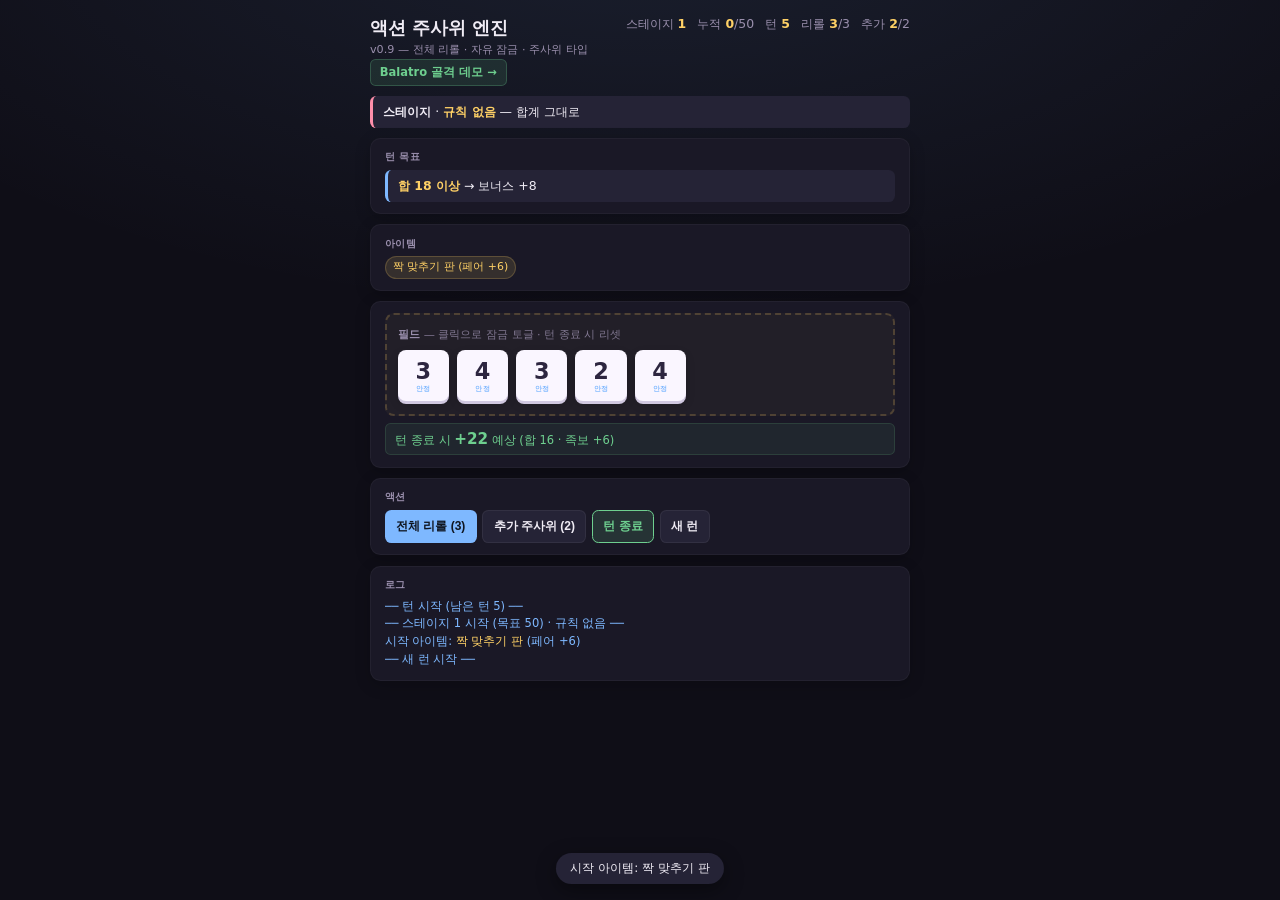
==== commit 0aab6db2: "feat: add Balatro skeleton demo with 150 jokers and nav link - Add balatro/ web demo: 52-card deck, " ====
--- a/index.html
+++ b/index.html
@@ -154,6 +154,18 @@
       font-size: 0.72rem; color: var(--green);
     }
     .score-preview strong { font-size: 0.95rem; }
+
+    .nav-demos {
+      display: flex; flex-wrap: wrap; gap: 0.35rem; align-items: center;
+      width: 100%; margin-top: 0.15rem;
+    }
+    .demo-link {
+      font-size: 0.72rem; font-weight: 600; text-decoration: none;
+      color: var(--green); padding: 0.3rem 0.55rem; border-radius: 0.35rem;
+      background: rgba(110,207,143,0.12); border: 1px solid rgba(110,207,143,0.25);
+      transition: background 0.12s;
+    }
+    .demo-link:hover { background: rgba(110,207,143,0.22); }
   </style>
 </head>
 <body>
@@ -162,6 +174,9 @@
       <div>
         <h1>액션 주사위 엔진</h1>
         <p class="sub">v0.9 — 전체 리롤 · 자유 잠금 · 주사위 타입</p>
+        <nav class="nav-demos">
+          <a class="demo-link" href="balatro/">Balatro 골격 데모 →</a>
+        </nav>
       </div>
       <div class="stats" id="stats"></div>
     </header>
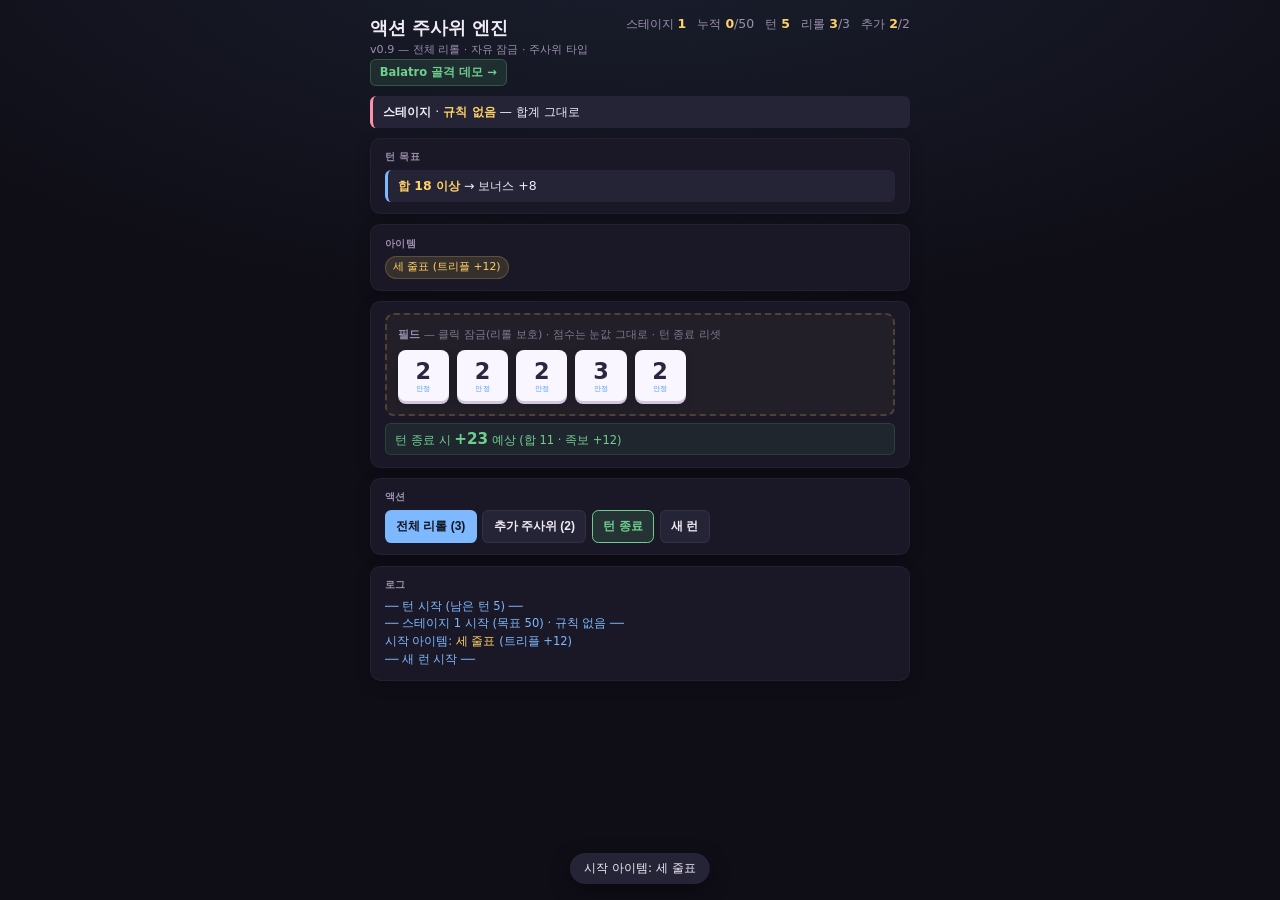
==== commit 448822c1: "fix: remove lock score multiplier and prevent retrigger loops - Dice demo: lock only protects from r" ====
--- a/index.html
+++ b/index.html
@@ -194,7 +194,7 @@
 
     <div class="panel">
       <div class="field-zone">
-        <div class="field-label">필드 <em>— 클릭으로 잠금 토글 · 턴 종료 시 리셋</em></div>
+        <div class="field-label">필드 <em>— 클릭 잠금(리롤 보호) · 점수는 눈값 그대로 · 턴 종료 리셋</em></div>
         <div class="dice-row" id="fieldZone"></div>
       </div>
       <div class="score-preview" id="preview"></div>
@@ -327,16 +327,16 @@
       let v = d.value;
       if (rule.id === "evens" && v % 2 !== 0) v = 0;
       if (rule.id === "high5" && v < 5) v = 0;
-      return d.locked ? v * 2 : v;
+      return v;
     }
 
     function computeScore() {
       const dice = state.field;
       const rule = state.stageRule;
       const values = dice.map(d => d.value);
-      const rawSum = dice.reduce((s,d) => s + (d.locked ? d.value*2 : d.value), 0);
-
-      let sum = dice.reduce((s,d) => s + dieScore(d, rule), 0);
+      const rawSum = dice.reduce((s, d) => s + d.value, 0);
+
+      let sum = dice.reduce((s, d) => s + dieScore(d, rule), 0);
       let stageExtra = 0;
       if (rule.id === "oddBonus") stageExtra = dice.filter(d => d.value%2===1).length * 2;
       if (rule.id === "lowSum" && rawSum <= 15) stageExtra = 8;
